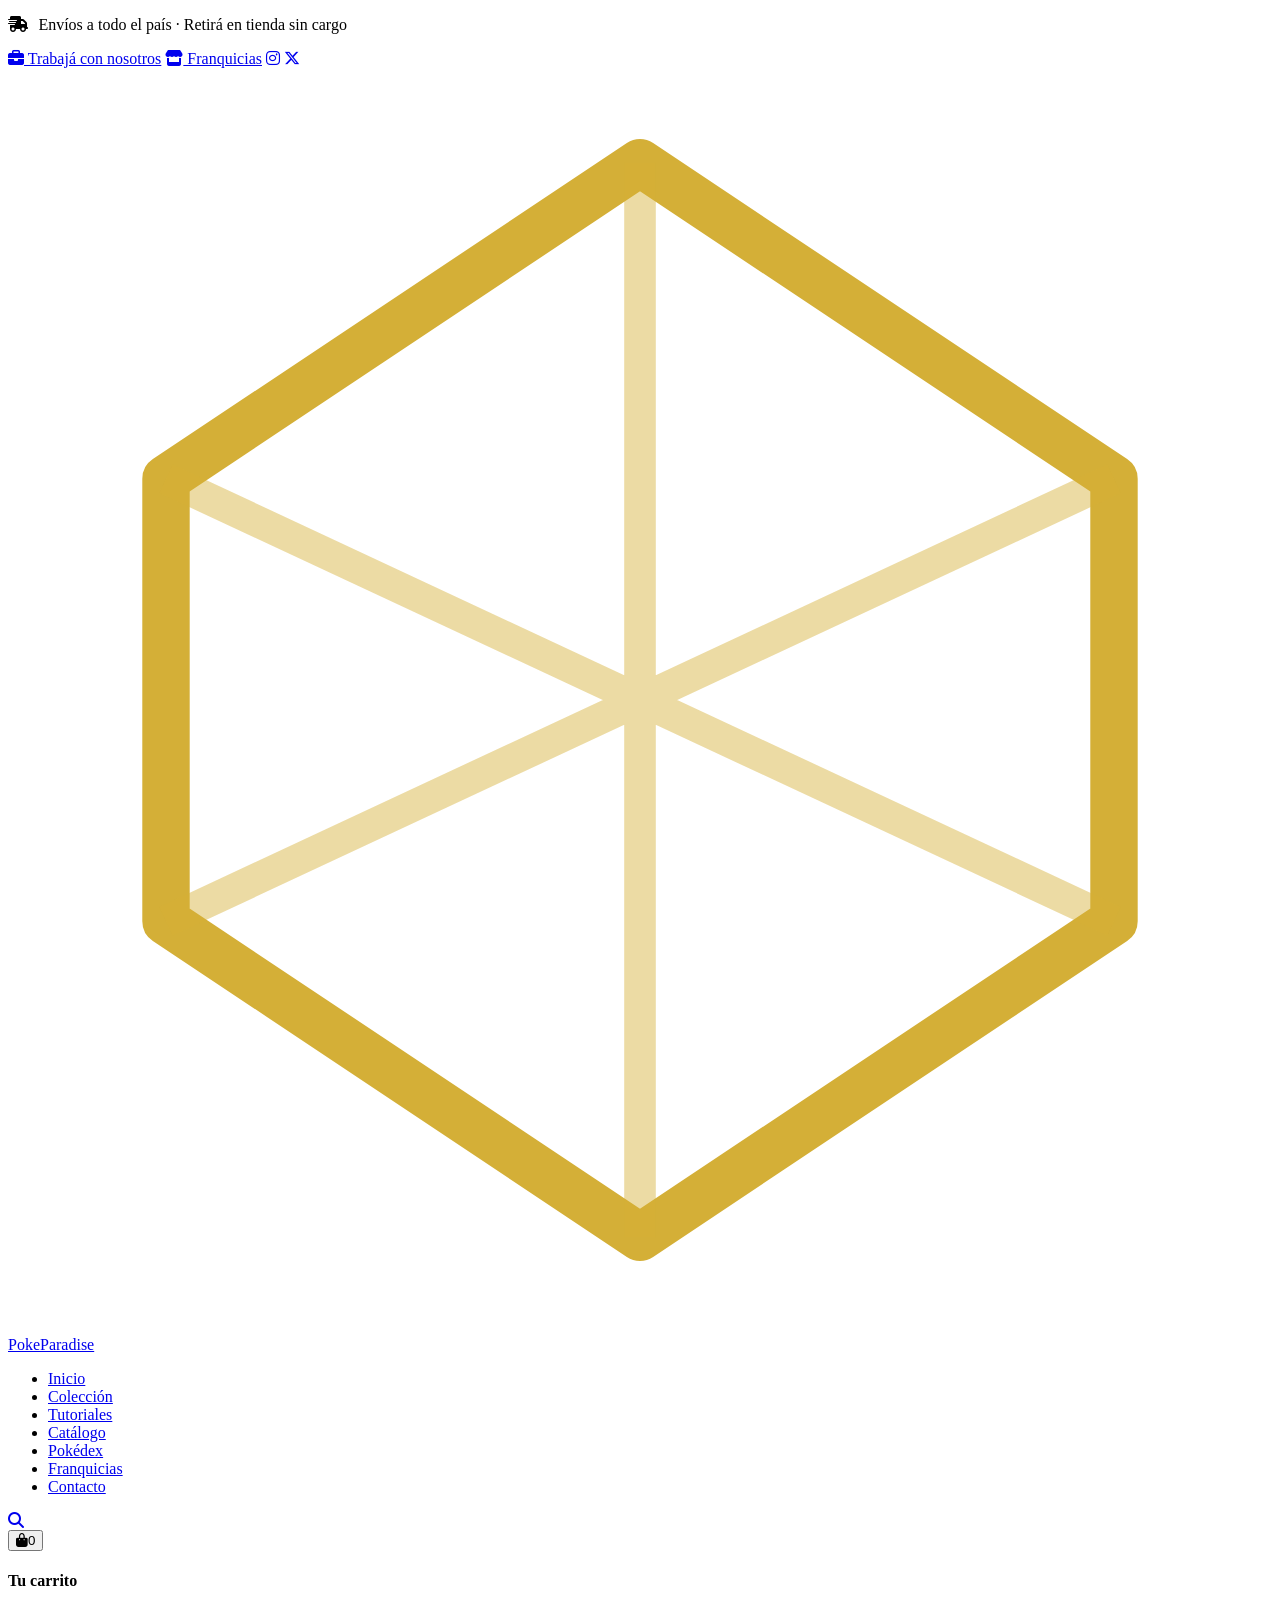
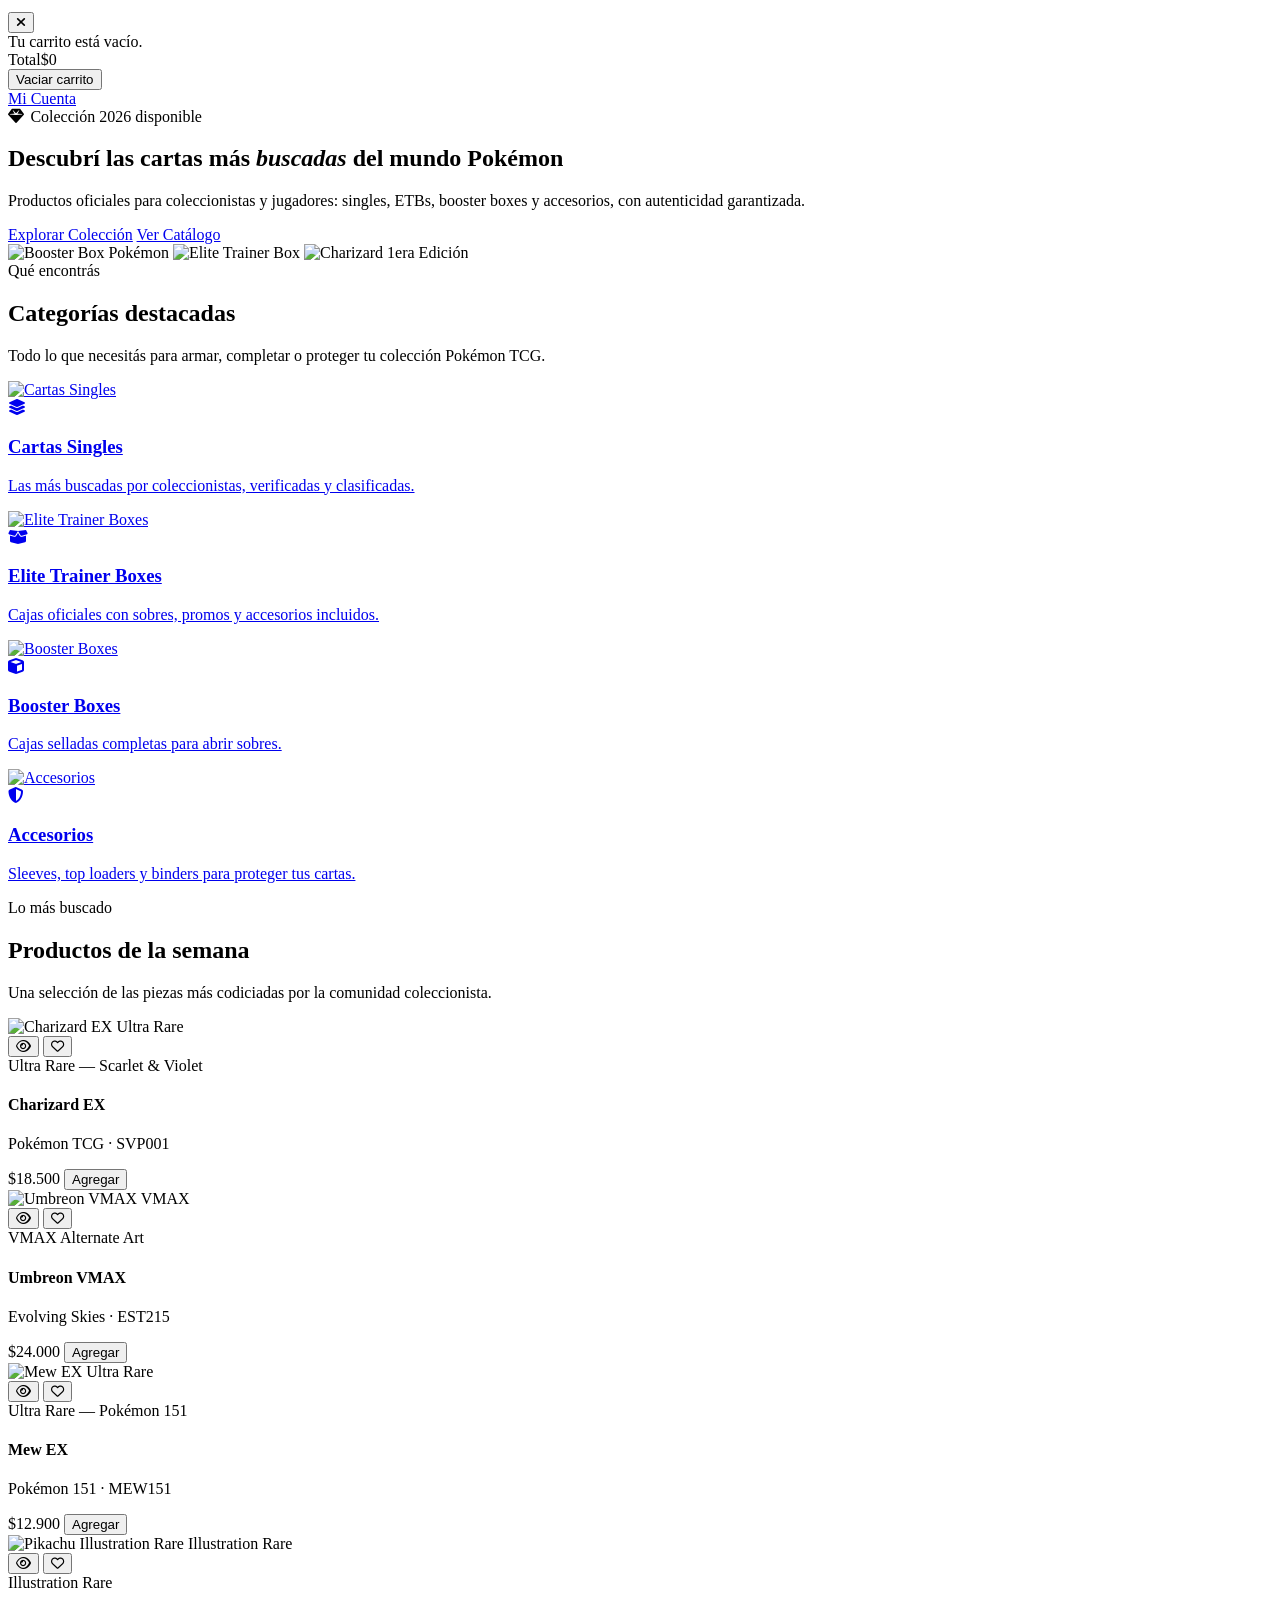
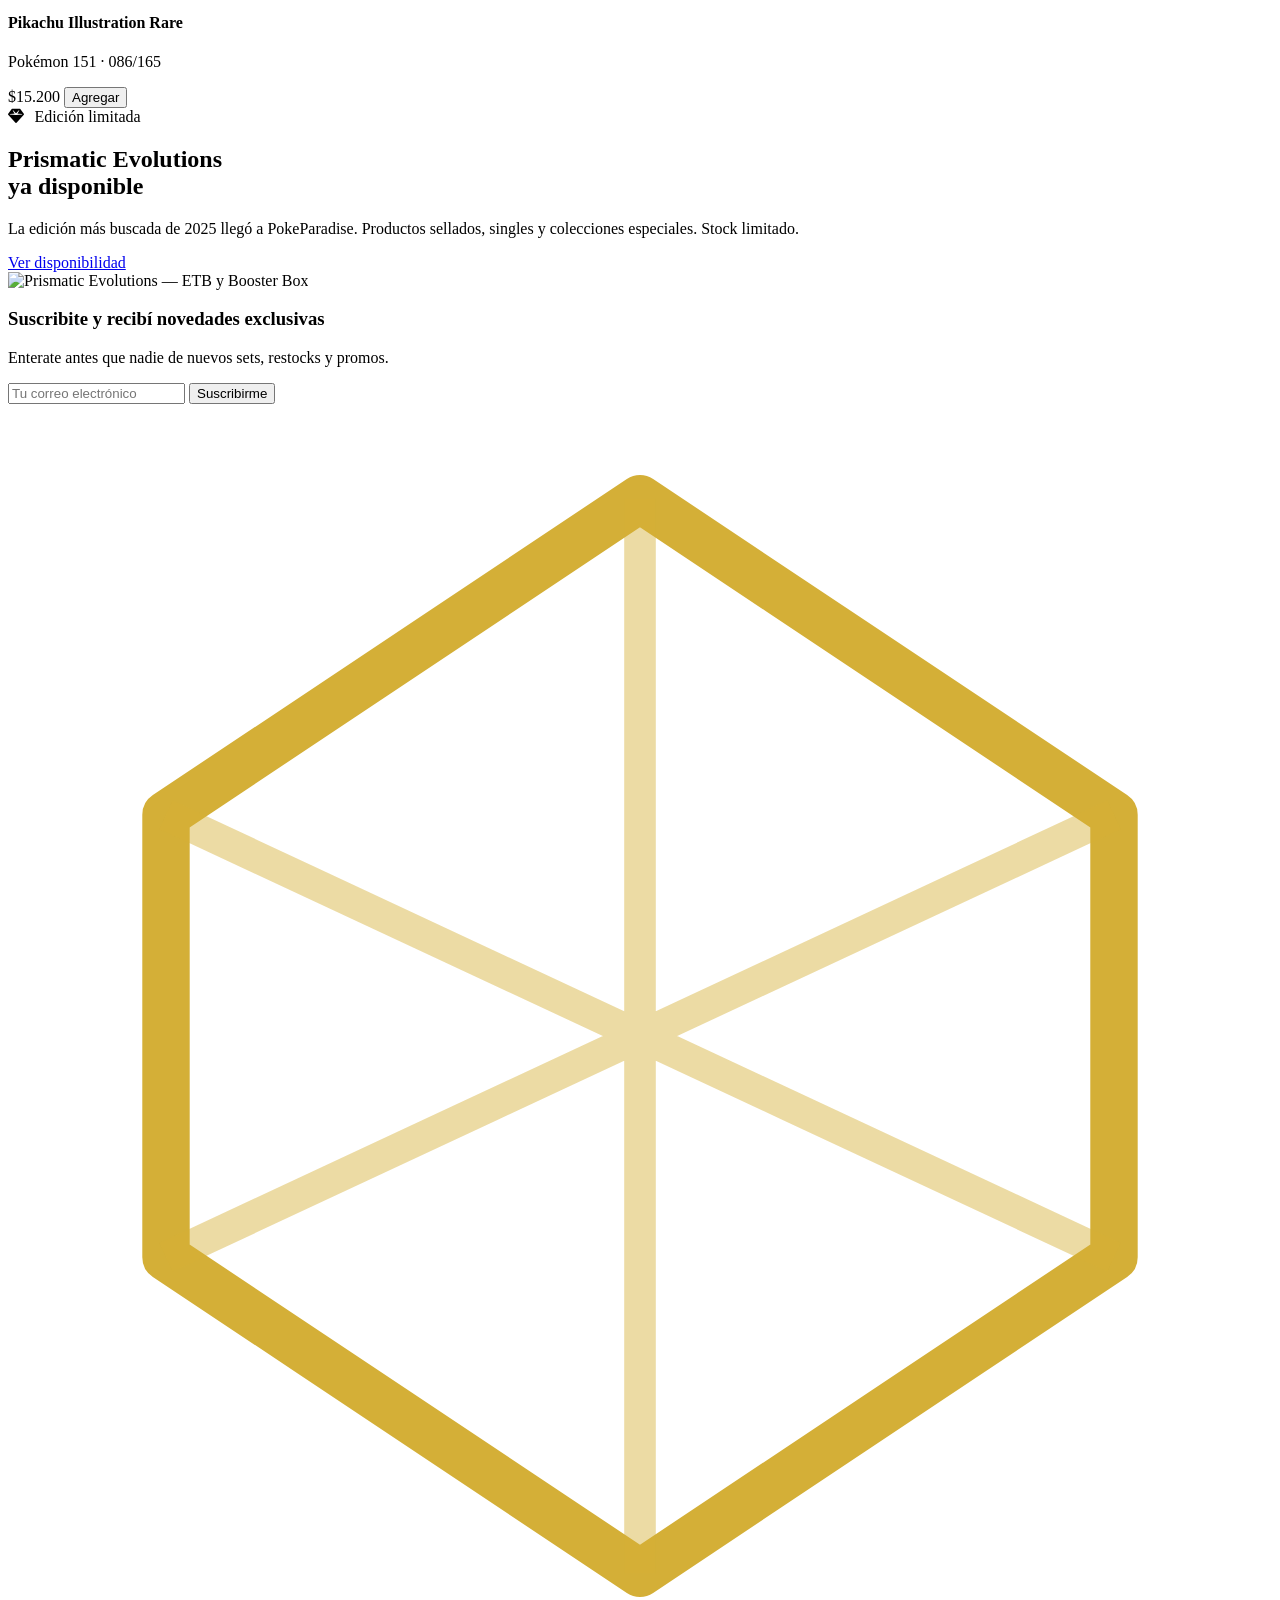
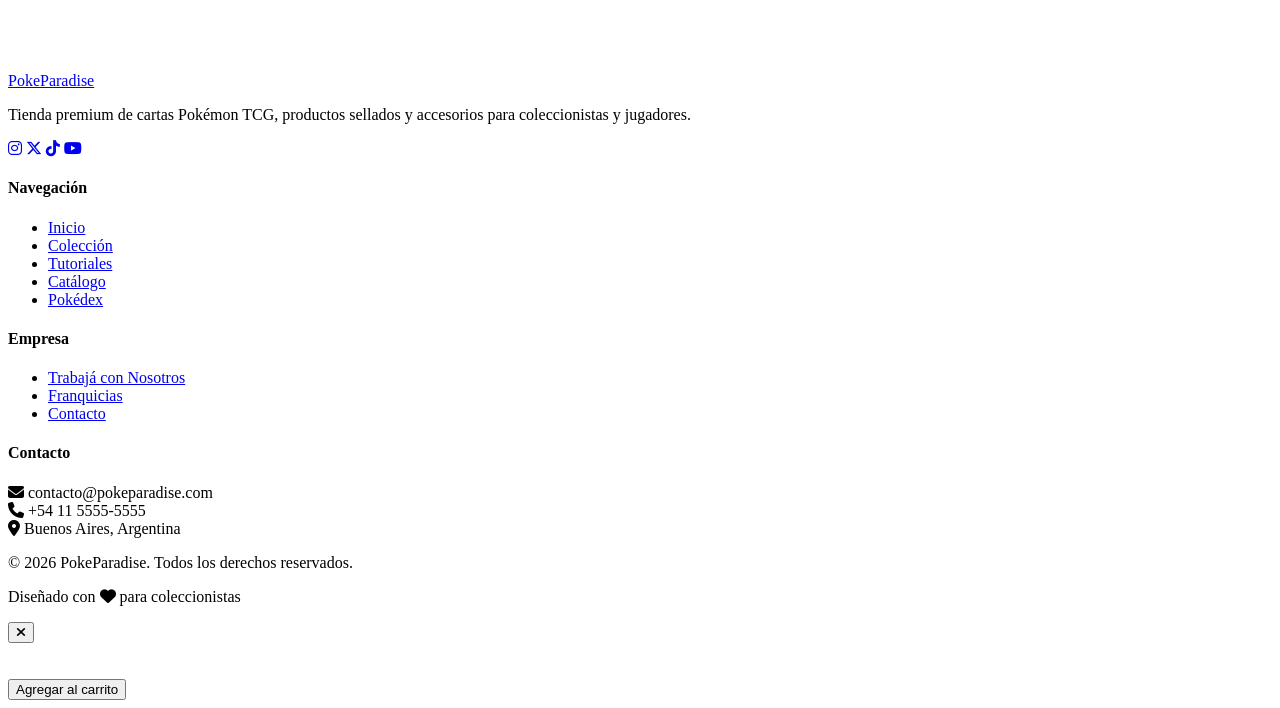
==== index.html @ 355f6a99 "Adaptar la estructura del proyecto existente y completar las páginas HTML" ====
<!DOCTYPE html>
<html lang="es">
<head>
  <meta charset="UTF-8">
  <meta name="viewport" content="width=device-width, initial-scale=1.0">
  <title>PokeParadise — Cartas Pokémon TCG Premium | PokeParadise</title>
  <meta name="description" content="Tienda premium de cartas Pokémon TCG.">
  <link rel="preconnect" href="https://fonts.googleapis.com">
  <link rel="preconnect" href="https://fonts.gstatic.com" crossorigin>
  <link rel="stylesheet" href="https://cdnjs.cloudflare.com/ajax/libs/font-awesome/6.5.1/css/all.min.css">
  <link rel="stylesheet" href="css/styles.css">
</head>
<body>
  <div class="top-bar">
    <div class="container">
      <p><i class="fa-solid fa-truck-fast" style="color:var(--gold);margin-right:.4rem;"></i> Envíos a todo el país · Retirá en tienda sin cargo</p>
      <div class="top-bar-links">
        <a href="trabaja-en-tdc.html"><i class="fa-solid fa-briefcase"></i> Trabajá con nosotros</a>
        <a href="franquicias.html"><i class="fa-solid fa-store"></i> Franquicias</a>
        <a href="#"><i class="fa-brands fa-instagram"></i></a>
        <a href="#"><i class="fa-brands fa-x-twitter"></i></a>
      </div>
    </div>
  </div>
  <header class="site-header">
    <div class="container header-inner">
      <a href="index.html" class="logo">
        <svg class="logo-gem" viewBox="0 0 40 40" fill="none" xmlns="http://www.w3.org/2000/svg">
          <path d="M20 3L35 13V27L20 37L5 27V13L20 3Z" stroke="#D4AF37" stroke-width="1.5" stroke-linejoin="round"/>
          <path d="M20 3V37M5 13L35 27M35 13L5 27" stroke="#D4AF37" stroke-width="1" stroke-opacity="0.45"/>
        </svg>
        Poke<span>Paradise</span>
      </a>
      <nav class="main-nav">
        <ul>
          <li><a href="index.html" class="active">Inicio</a></li>
          <li><a href="tienda.html">Colección</a></li>
          <li><a href="tutoriales.html">Tutoriales</a></li>
          <li><a href="menu-tienda.html">Catálogo</a></li>
          <li><a href="pokedex.html">Pokédex</a></li>
          <li><a href="franquicias.html">Franquicias</a></li>
          <li><a href="contacto.html">Contacto</a></li>
        </ul>
      </nav>
      <div class="header-actions">
        <a href="#" class="icon-btn" aria-label="Buscar"><i class="fa-solid fa-magnifying-glass"></i></a>
        <div class="cart-wrap">
          <button type="button" class="icon-btn cart-toggle" aria-label="Carrito"><i class="fa-solid fa-bag-shopping"></i><span class="cart-count" id="cartCount">0</span></button>
          <div class="cart-dropdown" id="cartDropdown">
            <div class="cart-dropdown-head">
              <h4>Tu carrito</h4>
              <button type="button" class="cart-close" id="cartClose" aria-label="Cerrar"><i class="fa-solid fa-xmark"></i></button>
            </div>
            <div class="cart-items" id="cartItems"></div>
            <div class="cart-empty" id="cartEmpty">Tu carrito está vacío.</div>
            <div class="cart-dropdown-foot">
              <div class="cart-total-row"><span>Total</span><span id="cartTotal">$0</span></div>
              <button type="button" class="btn btn-gold cart-clear" id="cartClear">Vaciar carrito</button>
            </div>
          </div>
        </div>
        <a href="#" class="btn btn-outline">Mi Cuenta</a>
        <div class="hamburger"><span></span><span></span><span></span></div>
      </div>
    </div>
  </header>
  <!-- HERO -->
  <section class="hero">
    <div class="hero-bg"></div>
    <div class="hero-content-wrap">
      <div class="hero-text">
        <span class="hero-eyebrow"><i class="fa-solid fa-gem" style="margin-right:.4rem;"></i>Colección 2026 disponible</span>
        <h1>Descubrí las cartas más <em>buscadas</em> del mundo Pokémon</h1>
        <p>Productos oficiales para coleccionistas y jugadores: singles, ETBs, booster boxes y accesorios, con autenticidad garantizada.</p>
        <div class="hero-btns">
          <a href="tienda.html" class="btn btn-gold">Explorar Colección</a>
          <a href="menu-tienda.html" class="btn btn-outline">Ver Catálogo</a>
        </div>
      </div>
      <div class="hero-visual">
        <div class="hero-img-stack">
          <img src="img/booster-box.png" alt="Booster Box Pokémon" class="hero-img hero-img-back">
          <img src="img/elite-trainer-box.jpg" alt="Elite Trainer Box" class="hero-img hero-img-mid">
          <img src="img/charizard-1era-edicion.png" alt="Charizard 1era Edición" class="hero-img hero-img-front">
        </div>
      </div>
    </div>
  </section>

  <section class="categories">
    <div class="container">
      <div class="section-head">
        <span>Qué encontrás</span>
        <h2>Categorías destacadas</h2>
        <p>Todo lo que necesitás para armar, completar o proteger tu colección Pokémon TCG.</p>
      </div>
      <div class="cat-grid">
        <a href="menu-tienda.html" class="cat-card">
          <div class="cat-img-wrap">
            <img src="img/cartas-singles.jpg" alt="Cartas Singles">
          </div>
          <div class="cat-card-body">
            <i class="fa-solid fa-layer-group"></i>
            <h3>Cartas Singles</h3>
            <p>Las más buscadas por coleccionistas, verificadas y clasificadas.</p>
          </div>
        </a>
        <a href="menu-tienda.html" class="cat-card">
          <div class="cat-img-wrap">
            <img src="img/elite-trainer-box.jpg" alt="Elite Trainer Boxes">
          </div>
          <div class="cat-card-body">
            <i class="fa-solid fa-box-open"></i>
            <h3>Elite Trainer Boxes</h3>
            <p>Cajas oficiales con sobres, promos y accesorios incluidos.</p>
          </div>
        </a>
        <a href="menu-tienda.html" class="cat-card">
          <div class="cat-img-wrap">
            <img src="img/booster-box.png" alt="Booster Boxes">
          </div>
          <div class="cat-card-body">
            <i class="fa-solid fa-cube"></i>
            <h3>Booster Boxes</h3>
            <p>Cajas selladas completas para abrir sobres.</p>
          </div>
        </a>
        <a href="menu-tienda.html" class="cat-card">
          <div class="cat-img-wrap">
            <img src="img/pokemon-binder.png" alt="Accesorios">
          </div>
          <div class="cat-card-body">
            <i class="fa-solid fa-shield-halved"></i>
            <h3>Accesorios</h3>
            <p>Sleeves, top loaders y binders para proteger tus cartas.</p>
          </div>
        </a>
      </div>
    </div>
  </section>

  <section class="featured-products">
    <div class="container">
      <div class="section-head">
        <span>Lo más buscado</span>
        <h2>Productos de la semana</h2>
        <p>Una selección de las piezas más codiciadas por la comunidad coleccionista.</p>
      </div>
      <div class="prod-grid">

        <div class="prod-card" data-prod-id="charizard-ex" data-prod-name="Charizard EX" data-prod-img="img/charizard-ex.png" data-prod-rarity="Ultra Rare — Scarlet &amp; Violet" data-prod-set="Pokémon TCG · SVP001" data-prod-price="$18.500">
          <div class="prod-thumb">
            <img src="img/charizard-ex.png" alt="Charizard EX">
            <span class="badge-rare">Ultra Rare</span>
            <div class="quick-actions">
              <button class="prod-preview-btn" title="Vista rápida"><i class="fa-regular fa-eye"></i></button>
              <button class="prod-fav-btn" title="Favoritos" data-id="charizard-ex"><i class="fa-regular fa-heart"></i></button>
            </div>
          </div>
          <div class="prod-info">
            <span class="rarity">Ultra Rare — Scarlet &amp; Violet</span>
            <h4>Charizard EX</h4>
            <p class="set-name">Pokémon TCG · SVP001</p>
            <div class="prod-footer">
              <span class="price">$18.500</span>
              <button class="add-to-cart">Agregar</button>
            </div>
          </div>
        </div>

        <div class="prod-card" data-prod-id="umbreon-vmax" data-prod-name="Umbreon VMAX" data-prod-img="img/umbreon-vmax.png" data-prod-rarity="VMAX Alternate Art" data-prod-set="Evolving Skies · EST215" data-prod-price="$24.000">
          <div class="prod-thumb">
            <img src="img/umbreon-vmax.png" alt="Umbreon VMAX">
            <span class="badge-rare">VMAX</span>
            <div class="quick-actions">
              <button class="prod-preview-btn" title="Vista rápida"><i class="fa-regular fa-eye"></i></button>
              <button class="prod-fav-btn" title="Favoritos" data-id="umbreon-vmax"><i class="fa-regular fa-heart"></i></button>
            </div>
          </div>
          <div class="prod-info">
            <span class="rarity">VMAX Alternate Art</span>
            <h4>Umbreon VMAX</h4>
            <p class="set-name">Evolving Skies · EST215</p>
            <div class="prod-footer">
              <span class="price">$24.000</span>
              <button class="add-to-cart">Agregar</button>
            </div>
          </div>
        </div>

        <div class="prod-card" data-prod-id="mew-ex" data-prod-name="Mew EX" data-prod-img="img/mew-ex.png" data-prod-rarity="Ultra Rare — Pokémon 151" data-prod-set="Pokémon 151 · MEW151" data-prod-price="$12.900">
          <div class="prod-thumb">
            <img src="img/mew-ex.png" alt="Mew EX">
            <span class="badge-rare">Ultra Rare</span>
            <div class="quick-actions">
              <button class="prod-preview-btn" title="Vista rápida"><i class="fa-regular fa-eye"></i></button>
              <button class="prod-fav-btn" title="Favoritos" data-id="mew-ex"><i class="fa-regular fa-heart"></i></button>
            </div>
          </div>
          <div class="prod-info">
            <span class="rarity">Ultra Rare — Pokémon 151</span>
            <h4>Mew EX</h4>
            <p class="set-name">Pokémon 151 · MEW151</p>
            <div class="prod-footer">
              <span class="price">$12.900</span>
              <button class="add-to-cart">Agregar</button>
            </div>
          </div>
        </div>

        <div class="prod-card" data-prod-id="pikachu-ir" data-prod-name="Pikachu Illustration Rare" data-prod-img="img/pikachu-rare.png" data-prod-rarity="Illustration Rare" data-prod-set="Pokémon 151 · 086/165" data-prod-price="$15.200">
          <div class="prod-thumb">
            <img src="img/pikachu-rare.png" alt="Pikachu Illustration Rare">
            <span class="badge-rare badge-hot">Illustration Rare</span>
            <div class="quick-actions">
              <button class="prod-preview-btn" title="Vista rápida"><i class="fa-regular fa-eye"></i></button>
              <button class="prod-fav-btn" title="Favoritos" data-id="pikachu-ir"><i class="fa-regular fa-heart"></i></button>
            </div>
          </div>
          <div class="prod-info">
            <span class="rarity">Illustration Rare</span>
            <h4>Pikachu Illustration Rare</h4>
            <p class="set-name">Pokémon 151 · 086/165</p>
            <div class="prod-footer">
              <span class="price">$15.200</span>
              <button class="add-to-cart">Agregar</button>
            </div>
          </div>
        </div>

      </div>
    </div>
  </section>

  <section class="promo-banner">
    <div class="container promo-inner">
      <div class="promo-text">
        <span><i class="fa-solid fa-gem" style="margin-right:.4rem;"></i> Edición limitada</span>
        <h2>Prismatic Evolutions<br>ya disponible</h2>
        <p>La edición más buscada de 2025 llegó a PokeParadise. Productos sellados, singles y colecciones especiales. Stock limitado.</p>
        <a href="menu-tienda.html" class="btn btn-gold">Ver disponibilidad</a>
      </div>
      <div class="promo-visual">
        <img src="img/prismatic-evolutions.png" alt="Prismatic Evolutions — ETB y Booster Box" class="promo-img">
      </div>
    </div>
  </section>
  <section class="newsletter">
    <div class="container newsletter-inner">
      <div class="newsletter-text">
        <h3>Suscribite y recibí novedades exclusivas</h3>
        <p>Enterate antes que nadie de nuevos sets, restocks y promos.</p>
      </div>
      <form class="newsletter-form">
        <input type="email" placeholder="Tu correo electrónico">
        <button type="submit" class="btn btn-gold">Suscribirme</button>
      </form>
    </div>
  </section>
  <footer class="site-footer">
    <div class="container">
      <div class="footer-grid">
        <div class="footer-col">
          <a href="index.html" class="logo">
            <svg class="logo-gem" viewBox="0 0 40 40" fill="none" xmlns="http://www.w3.org/2000/svg">
          <path d="M20 3L35 13V27L20 37L5 27V13L20 3Z" stroke="#D4AF37" stroke-width="1.5" stroke-linejoin="round"/>
          <path d="M20 3V37M5 13L35 27M35 13L5 27" stroke="#D4AF37" stroke-width="1" stroke-opacity="0.45"/>
        </svg>
            Poke<span>Paradise</span>
          </a>
          <p>Tienda premium de cartas Pokémon TCG, productos sellados y accesorios para coleccionistas y jugadores.</p>
          <div class="social-row">
            <a href="#" aria-label="Instagram"><i class="fa-brands fa-instagram"></i></a>
            <a href="#" aria-label="X"><i class="fa-brands fa-x-twitter"></i></a>
            <a href="#" aria-label="TikTok"><i class="fa-brands fa-tiktok"></i></a>
            <a href="#" aria-label="YouTube"><i class="fa-brands fa-youtube"></i></a>
          </div>
        </div>
        <div class="footer-col">
          <h4>Navegación</h4>
          <ul>
            <li><a href="index.html">Inicio</a></li>
            <li><a href="tienda.html">Colección</a></li>
            <li><a href="tutoriales.html">Tutoriales</a></li>
            <li><a href="menu-tienda.html">Catálogo</a></li>
            <li><a href="pokedex.html">Pokédex</a></li>
          </ul>
        </div>
        <div class="footer-col">
          <h4>Empresa</h4>
          <ul>
            <li><a href="trabaja-en-tdc.html">Trabajá con Nosotros</a></li>
            <li><a href="franquicias.html">Franquicias</a></li>
            <li><a href="contacto.html">Contacto</a></li>
          </ul>
        </div>
        <div class="footer-col">
          <h4>Contacto</h4>
          <div class="contact-item"><i class="fa-solid fa-envelope"></i> contacto@pokeparadise.com</div>
          <div class="contact-item"><i class="fa-solid fa-phone"></i> +54 11 5555-5555</div>
          <div class="contact-item"><i class="fa-solid fa-location-dot"></i> Buenos Aires, Argentina</div>
        </div>
      </div>
      <div class="footer-bottom">
        <p>&copy; 2026 PokeParadise. Todos los derechos reservados.</p>
        <p>Diseñado con <i class="fa-solid fa-heart" style="color:var(--gold);"></i> para coleccionistas</p>
      </div>
    </div>
  </footer>

  <!-- Modal de vista previa de producto -->
  <div class="prod-modal" id="prodModal">
    <div class="prod-modal-box">
      <button type="button" class="poke-modal-close" id="prodModalClose" aria-label="Cerrar"><i class="fa-solid fa-xmark"></i></button>
      <div class="prod-modal-inner">
        <div class="prod-modal-img-wrap">
          <img id="prodModalImg" src="" alt="">
        </div>
        <div class="prod-modal-details">
          <span id="prodModalRarity" class="rarity"></span>
          <h3 id="prodModalName"></h3>
          <p id="prodModalSet" class="set-name"></p>
          <p id="prodModalPrice" class="prod-modal-price"></p>
          <button type="button" class="btn btn-gold prod-modal-add" id="prodModalAdd">Agregar al carrito</button>
        </div>
      </div>
    </div>
  </div>
  <div id="ppToast" class="pp-toast"></div>
  <script src="js/cart.js"></script>
  <script src="js/scripts.js"></script>
</body>
</html>
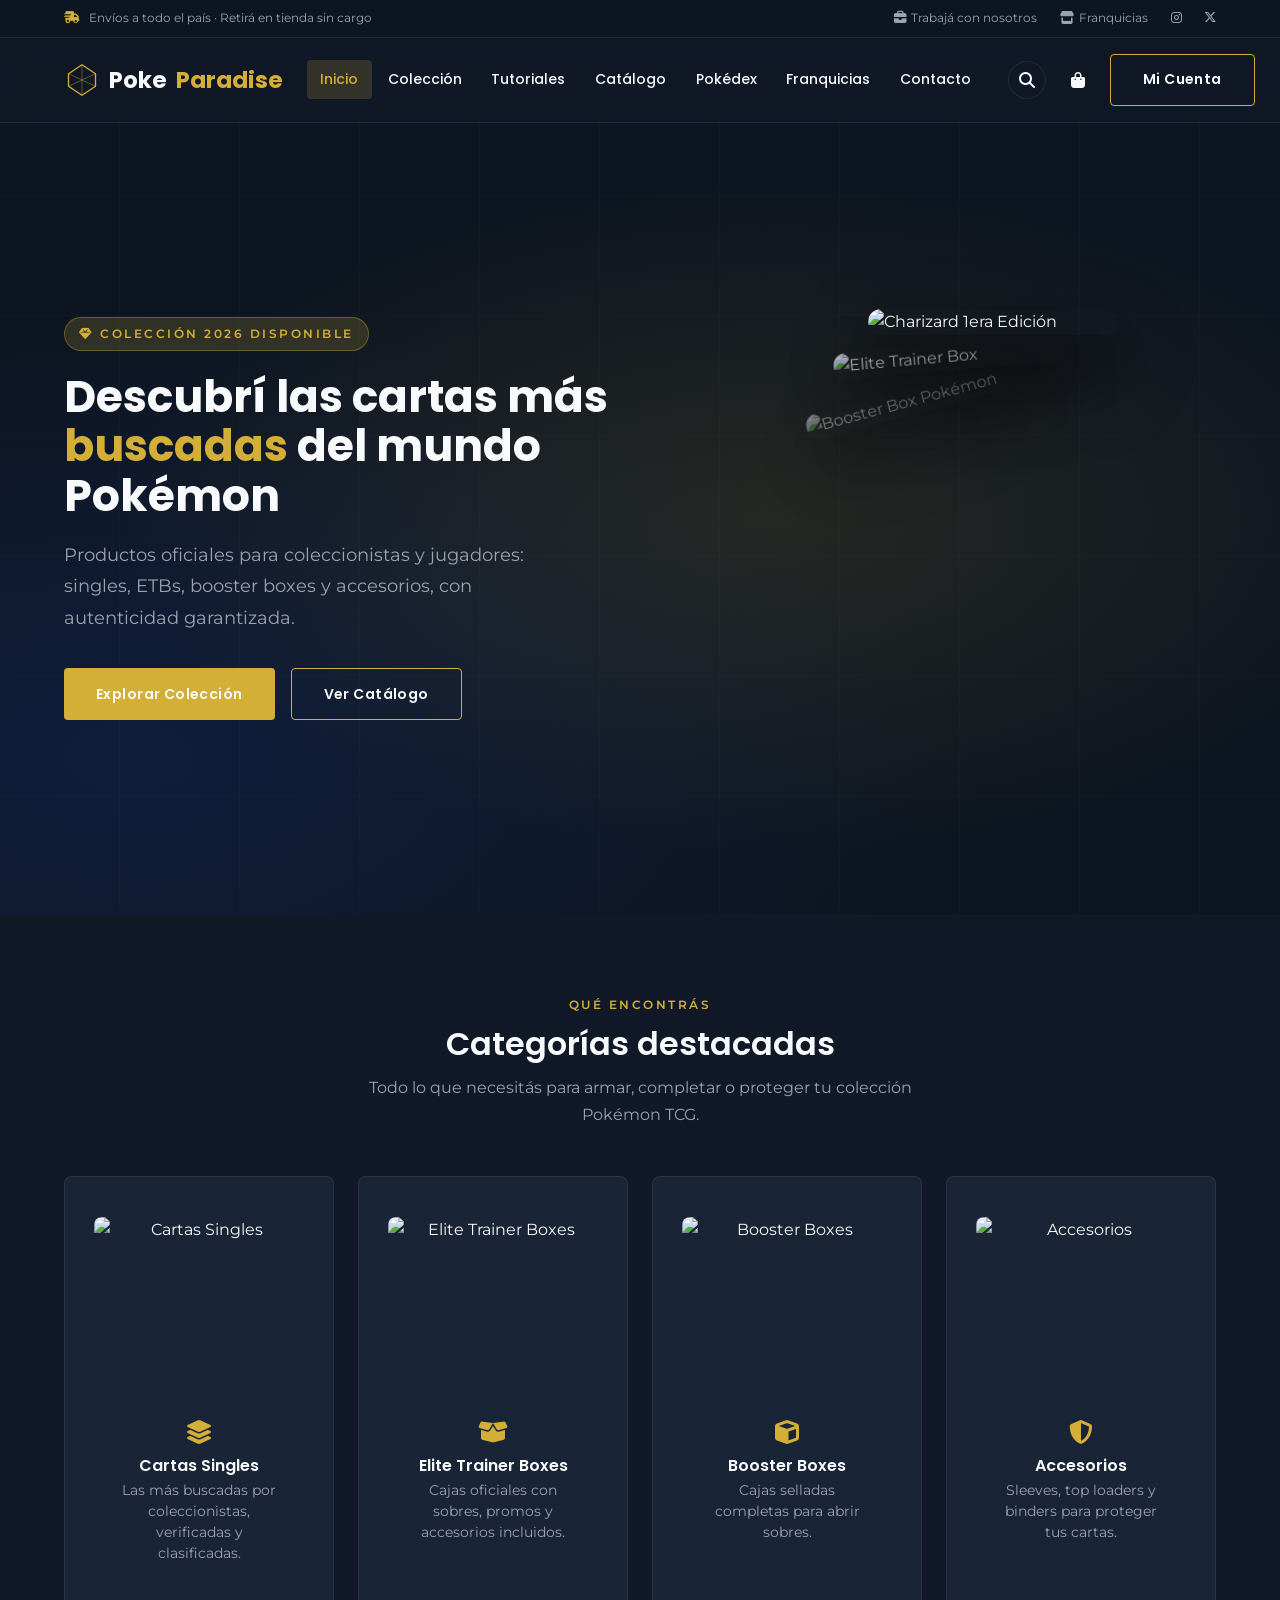
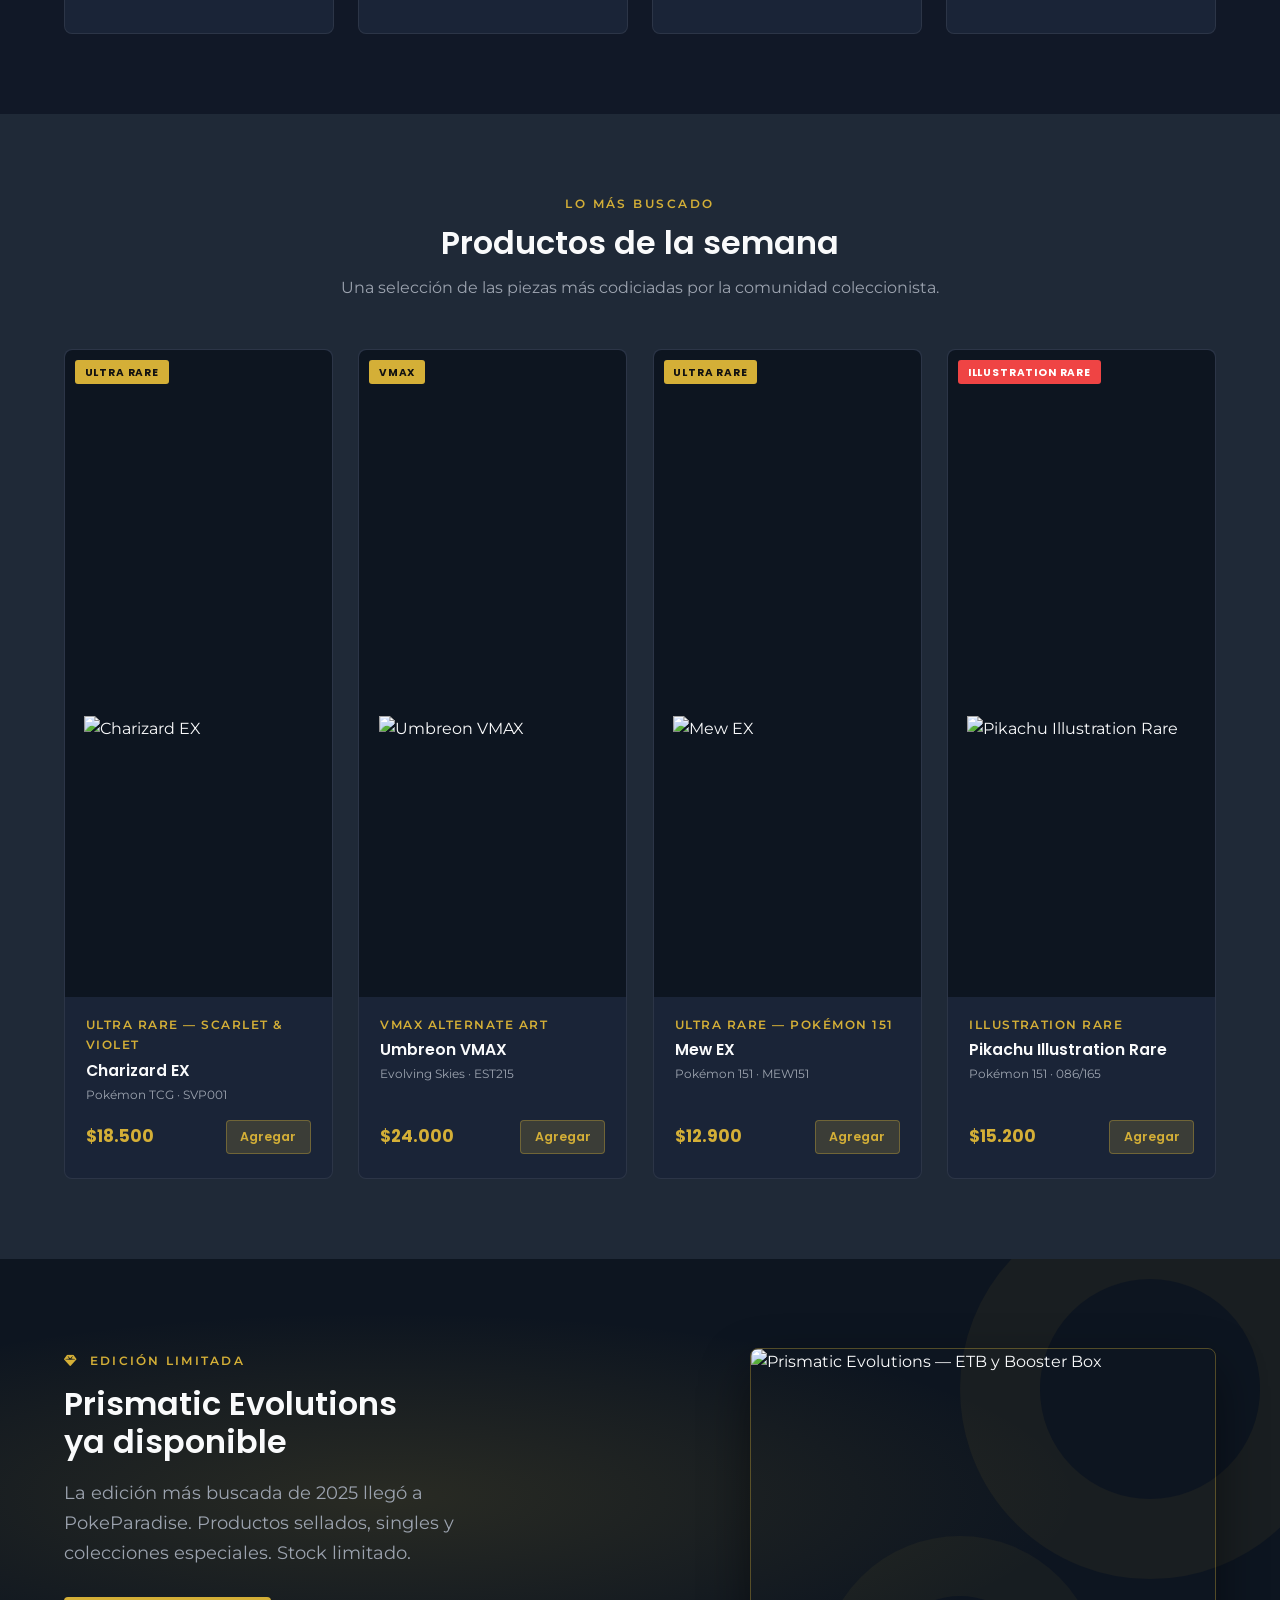
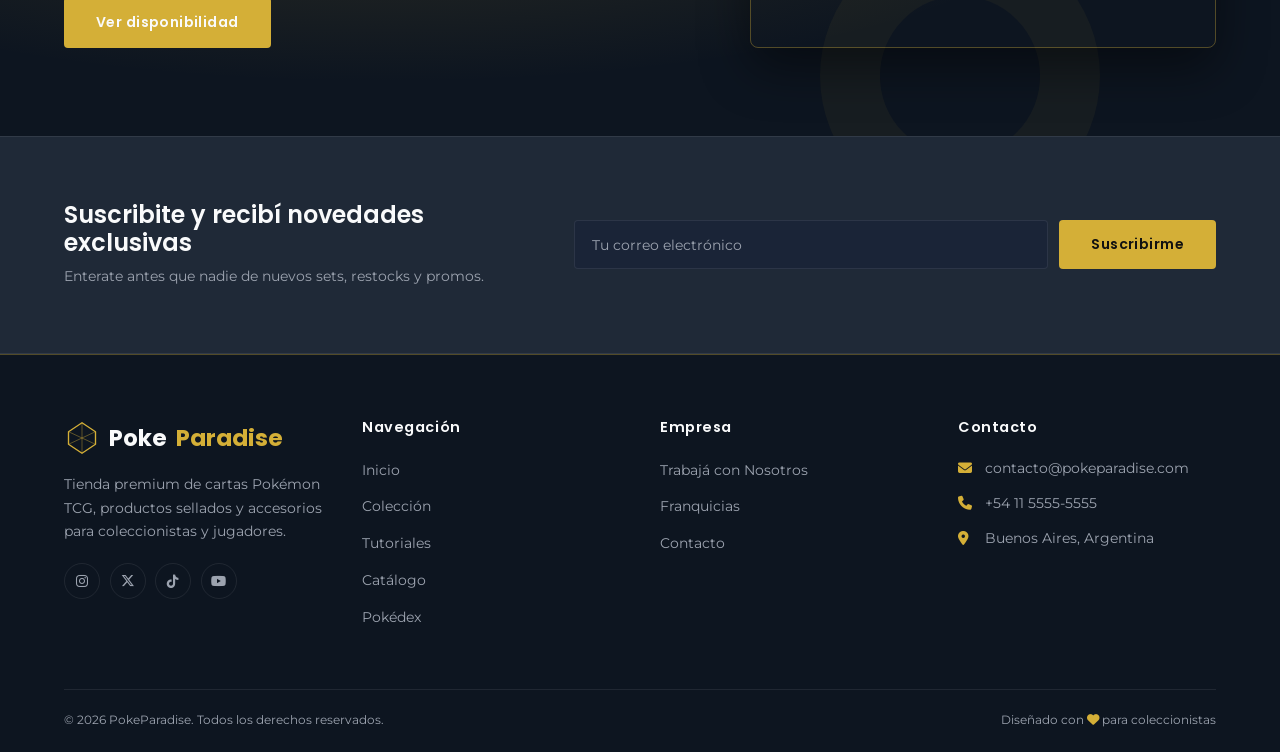
==== commit f52175c9: "Corregir enlace interno dentro de archivo index.html, agregar las imágenes del proyecto y reemplazar" ====
--- a/index.html
+++ b/index.html
@@ -15,7 +15,7 @@
     <div class="container">
       <p><i class="fa-solid fa-truck-fast" style="color:var(--gold);margin-right:.4rem;"></i> Envíos a todo el país · Retirá en tienda sin cargo</p>
       <div class="top-bar-links">
-        <a href="trabaja-en-tdc.html"><i class="fa-solid fa-briefcase"></i> Trabajá con nosotros</a>
+        <a href="trabaja-en-pkp.html"><i class="fa-solid fa-briefcase"></i> Trabajá con nosotros</a>
         <a href="franquicias.html"><i class="fa-solid fa-store"></i> Franquicias</a>
         <a href="#"><i class="fa-brands fa-instagram"></i></a>
         <a href="#"><i class="fa-brands fa-x-twitter"></i></a>
--- a/css/styles.css
+++ b/css/styles.css
@@ -0,0 +1,2711 @@
+/* -------- Fuentes (Google Fonts — Poppins + Montserrat) -------- */
+@import url('https://fonts.googleapis.com/css2?family=Poppins:wght@400;500;600;700&family=Montserrat:wght@400;500;600&display=swap');
+
+/* -------- Reset -------- */
+*,
+*::before,
+*::after {
+  margin: 0;
+  padding: 0;
+  box-sizing: border-box;
+}
+
+html {
+  scroll-behavior: smooth;
+}
+
+img {
+  display: block;
+  max-width: 100%;
+  height: auto;
+}
+
+ul, ol {
+  list-style: none;
+}
+
+a {
+  text-decoration: none;
+  color: inherit;
+}
+
+button, input, select, textarea {
+  font-family: inherit;
+  border: none;
+  outline: none;
+  background: none;
+  color: inherit;
+}
+
+:root {
+  /* Paleta */
+  --bg:          #111827;
+  --bg2:         #1f2937;
+  --bg3:         #0d1520;
+  --card-bg:     #1a2437;
+  --gold:        #d4af37;
+  --gold-light:  #e9cf78;
+  --gold-dim:    rgba(212,175,55,.18);
+  --gold-border: rgba(212,175,55,.35);
+  --white:       #f9fafb;
+  --gray:        #9ca3af;
+  --border:      rgba(249,250,251,.08);
+  --shadow:      0 4px 24px rgba(0,0,0,.35);
+
+  /* Tipografía */
+  --font-h:   "Poppins", sans-serif;
+  --font-b:   "Montserrat", sans-serif;
+
+  /* Tamaños relativos */
+  --fs-xs:  .78rem;
+  --fs-sm:  .875rem;
+  --fs-md:  1rem;
+  --fs-lg:  1.15rem;
+  --fs-xl:  1.5rem;
+  --fs-2xl: 2rem;
+  --fs-3xl: 2.75rem;
+
+  /* Misc */
+  --r:  8px;
+  --r2: 4px;
+  --tr: all .22s ease;
+  --container: 1200px;
+}
+
+body {
+  font-family: var(--font-b);
+  background-color: var(--bg);
+  color: var(--white);
+  font-size: var(--fs-md);
+  line-height: 1.65;
+  overflow-x: hidden;
+}
+
+h1, h2, h3, h4, h5 {
+  font-family: var(--font-h);
+  line-height: 1.2;
+  font-weight: 600;
+}
+
+p { color: var(--gray); }
+
+.container {
+  width: 90%;
+  max-width: var(--container);
+  margin: 0 auto;
+}
+
+.lead > p {
+  font-size: var(--fs-lg);
+  color: var(--white);
+}
+
+section strong {
+  color: var(--gold);
+  font-weight: 600;
+}
+
+a:link    { color: inherit; }
+a:visited { color: inherit; }
+a:hover   { color: var(--gold-light); }
+a:active  { color: var(--gold); }
+
+.btn {
+  display: inline-flex;
+  align-items: center;
+  gap: .5rem;
+  font-family: var(--font-h);
+  font-weight: 600;
+  font-size: var(--fs-sm);
+  padding: .85rem 2rem;
+  border-radius: var(--r2);
+  cursor: pointer;
+  transition: var(--tr);
+  letter-spacing: .03em;
+  white-space: nowrap;
+}
+
+.btn-gold {
+  background: var(--gold);
+  color: #111;
+}
+
+.btn-gold:hover {
+  background: var(--gold-light);
+  color: #111;
+  transform: translateY(-2px);
+  box-shadow: 0 8px 22px rgba(212,175,55,.35);
+}
+
+.btn-outline {
+  border: 1.5px solid var(--gold);
+  color: var(--gold);
+  background: transparent;
+}
+
+.btn-outline:hover {
+  background: var(--gold);
+  color: #111;
+}
+
+.btn-white {
+  background: var(--white);
+  color: #111;
+}
+
+.btn-white:hover {
+  background: var(--gold);
+  color: #111;
+}
+
+.top-bar {
+  background: var(--bg3);
+  border-bottom: 1px solid var(--border);
+  padding: .5rem 0;
+}
+
+.top-bar .container {
+  display: flex;
+  align-items: center;
+  justify-content: space-between;
+}
+
+.top-bar p {
+  font-size: var(--fs-xs);
+  color: var(--gray);
+}
+
+.top-bar a {
+  font-size: var(--fs-xs);
+  color: var(--gray);
+  display: inline-flex;
+  align-items: center;
+  gap: .35rem;
+  transition: var(--tr);
+}
+
+.top-bar a:hover { color: var(--gold); }
+
+.top-bar-links {
+  display: flex;
+  gap: 1.4rem;
+}
+
+.site-header {
+  position: sticky;
+  top: 0;
+  z-index: 200;
+  background: rgba(17,24,39,.96);
+  backdrop-filter: blur(12px);
+  border-bottom: 1px solid var(--border);
+}
+
+.header-inner {
+  display: flex;
+  align-items: center;
+  justify-content: space-between;
+  gap: 1.5rem;
+  padding: 1rem 0;
+}
+
+.logo {
+  display: flex;
+  align-items: center;
+  gap: .55rem;
+  font-family: var(--font-h);
+  font-size: 1.45rem;
+  font-weight: 700;
+  flex-shrink: 0;
+}
+
+.logo span { color: var(--gold); }
+
+.logo-gem {
+  width: 36px;
+  height: 36px;
+  flex-shrink: 0;
+}
+
+.main-nav {
+  flex: 1;
+  display: flex;
+  justify-content: center;
+}
+
+.main-nav > ul {
+  display: flex;
+  align-items: center;
+  gap: .15rem;
+}
+
+.main-nav > ul > li > a {
+  font-family: var(--font-h);
+  font-size: var(--fs-sm);
+  font-weight: 500;
+  padding: .5rem .85rem;
+  border-radius: var(--r2);
+  transition: var(--tr);
+  display: block;
+  white-space: nowrap;
+}
+
+.main-nav > ul > li > a:hover,
+.main-nav > ul > li > a.active {
+  color: var(--gold);
+  background: var(--gold-dim);
+}
+
+.header-actions {
+  display: flex;
+  align-items: center;
+  gap: .8rem;
+  flex-shrink: 0;
+}
+
+.icon-btn {
+  width: 38px;
+  height: 38px;
+  border-radius: 50%;
+  border: 1px solid var(--border);
+  display: flex;
+  align-items: center;
+  justify-content: center;
+  color: var(--white);
+  font-size: 1rem;
+  transition: var(--tr);
+  cursor: pointer;
+  flex-shrink: 0;
+}
+
+.icon-btn:hover {
+  border-color: var(--gold);
+  color: var(--gold);
+}
+
+.hamburger {
+  display: none;
+  flex-direction: column;
+  gap: 5px;
+  cursor: pointer;
+  padding: .3rem;
+}
+
+.hamburger span {
+  width: 24px;
+  height: 2px;
+  background: var(--white);
+  border-radius: 2px;
+  transition: var(--tr);
+}
+
+.hero {
+  position: relative;
+  min-height: 88vh;
+  display: flex;
+  align-items: center;
+  overflow: hidden;
+  background: var(--bg3);
+}
+
+.hero-bg {
+  position: absolute;
+  inset: 0;
+  background:
+    radial-gradient(ellipse at 60% 50%, rgba(212,175,55,.12) 0%, transparent 60%),
+    radial-gradient(ellipse at 10% 80%, rgba(29,78,216,.15) 0%, transparent 50%),
+    var(--bg3);
+}
+
+.hero-bg::after {
+  content: "";
+  position: absolute;
+  inset: 0;
+  background-image:
+    repeating-linear-gradient(
+      90deg,
+      transparent,
+      transparent 119px,
+      rgba(212,175,55,.04) 120px
+    ),
+    repeating-linear-gradient(
+      0deg,
+      transparent,
+      transparent 119px,
+      rgba(212,175,55,.04) 120px
+    );
+}
+
+.hero-content-wrap {
+  position: relative;
+  z-index: 2;
+  width: 90%;
+  max-width: var(--container);
+  margin: 0 auto;
+  display: flex;
+  align-items: center;
+  gap: 3rem;
+  padding: 4rem 0;
+}
+
+.hero-text { flex: 1 1 52%; }
+
+.hero-eyebrow {
+  display: inline-block;
+  font-family: var(--font-b);
+  font-size: var(--fs-xs);
+  font-weight: 600;
+  letter-spacing: .2em;
+  text-transform: uppercase;
+  color: var(--gold);
+  background: var(--gold-dim);
+  border: 1px solid var(--gold-border);
+  padding: .35rem .9rem;
+  border-radius: 20px;
+  margin-bottom: 1.3rem;
+}
+
+.hero-text h1 {
+  font-size: var(--fs-3xl);
+  font-weight: 700;
+  margin-bottom: 1.2rem;
+  line-height: 1.12;
+}
+
+.hero-text h1 em {
+  font-style: normal;
+  color: var(--gold);
+}
+
+.hero-text p {
+  font-size: var(--fs-lg);
+  max-width: 480px;
+  margin-bottom: 2.2rem;
+  line-height: 1.7;
+}
+
+.hero-btns {
+  display: flex;
+  gap: 1rem;
+  flex-wrap: wrap;
+}
+
+.hero-visual {
+  flex: 1 1 44%;
+  display: flex;
+  justify-content: center;
+  align-items: center;
+}
+
+.cards-deco {
+  position: relative;
+  width: 300px;
+  height: 400px;
+}
+
+.deco-card {
+  position: absolute;
+  width: 190px;
+  height: 266px;
+  border-radius: 14px;
+  border: 1px solid var(--gold-border);
+}
+
+.deco-card::before {
+  content: "";
+  position: absolute;
+  inset: 0;
+  border-radius: 14px;
+  background: linear-gradient(120deg,
+    transparent 20%,
+    rgba(212,175,55,.3) 45%,
+    rgba(255,255,255,.18) 50%,
+    rgba(212,175,55,.3) 55%,
+    transparent 80%
+  );
+  background-size: 250%;
+  animation: holo 5s ease-in-out infinite;
+}
+
+.deco-card-1 {
+  top: 60px; left: 0;
+  background: linear-gradient(150deg, #1e2d4a, #141f30);
+  transform: rotate(-14deg);
+  opacity: .5;
+  box-shadow: 0 20px 50px rgba(0,0,0,.5);
+}
+
+.deco-card-2 {
+  top: 30px; left: 26px;
+  background: linear-gradient(150deg, #1a2640, #111827);
+  transform: rotate(-4deg);
+  opacity: .75;
+  box-shadow: 0 20px 50px rgba(0,0,0,.5);
+}
+
+.deco-card-3 {
+  top: 0; left: 52px;
+  background: linear-gradient(150deg, #1e2d4a, #1a2a45);
+  box-shadow: 0 30px 60px rgba(0,0,0,.55);
+}
+
+.deco-card-3 .card-inner {
+  display: flex;
+  flex-direction: column;
+  align-items: center;
+  justify-content: center;
+  height: 100%;
+  gap: .7rem;
+}
+
+.deco-card-3 .card-inner i {
+  font-size: 2.8rem;
+  color: var(--gold);
+  opacity: .85;
+}
+
+.deco-card-3 .card-inner p {
+  font-family: var(--font-h);
+  font-size: .7rem;
+  font-weight: 600;
+  letter-spacing: .12em;
+  text-transform: uppercase;
+  color: var(--gold);
+  text-align: center;
+}
+
+@keyframes holo {
+  0%   { background-position: 0 0; }
+  50%  { background-position: 100% 100%; }
+  100% { background-position: 0 0; }
+}
+
+.categories {
+  padding: 5rem 0;
+  background: var(--bg);
+}
+
+.section-head > span {
+  display: block;
+  font-size: var(--fs-xs);
+  font-weight: 600;
+  letter-spacing: .2em;
+  text-transform: uppercase;
+  color: var(--gold);
+  margin-bottom: .6rem;
+}
+
+.section-head > h2 {
+  font-size: var(--fs-2xl);
+  margin-bottom: .75rem;
+}
+
+.section-head {
+  text-align: center;
+  max-width: 600px;
+  margin: 0 auto 3rem;
+}
+
+.cat-grid {
+  display: flex;
+  flex-wrap: wrap;
+  gap: 1.5rem;
+}
+
+.cat-card {
+  flex: 1 1 calc(25% - 1.5rem);
+  background: var(--card-bg);
+  border: 1px solid var(--border);
+  border-radius: var(--r);
+  padding: 2.5rem 1.8rem;
+  text-align: center;
+  transition: var(--tr);
+  cursor: pointer;
+}
+
+.cat-card:hover {
+  border-color: var(--gold);
+  transform: translateY(-6px);
+  box-shadow: var(--shadow);
+}
+
+.cat-card .icon-box {
+  width: 68px;
+  height: 68px;
+  border-radius: 50%;
+  background: var(--gold-dim);
+  border: 1px solid var(--gold-border);
+  display: flex;
+  align-items: center;
+  justify-content: center;
+  margin: 0 auto 1.3rem;
+}
+
+.cat-card .icon-box i {
+  font-size: 1.6rem;
+  color: var(--gold);
+}
+
+.cat-card h3 {
+  font-size: 1rem;
+  font-family: var(--font-h);
+  font-weight: 600;
+  margin-bottom: .4rem;
+  color: var(--white);
+}
+
+.cat-card p {
+  font-size: var(--fs-sm);
+  line-height: 1.5;
+}
+
+.featured-products {
+  padding: 5rem 0;
+  background: var(--bg2);
+}
+
+.prod-grid {
+  display: flex;
+  flex-wrap: wrap;
+  gap: 1.6rem;
+}
+
+.prod-card {
+  flex: 1 1 calc(25% - 1.6rem);
+  background: var(--card-bg);
+  border: 1px solid var(--border);
+  border-radius: var(--r);
+  overflow: hidden;
+  transition: var(--tr);
+  display: flex;
+  flex-direction: column;
+}
+
+.prod-card:hover {
+  border-color: var(--gold);
+  transform: translateY(-5px);
+  box-shadow: var(--shadow);
+}
+
+.prod-thumb {
+  position: relative;
+  width: 100%;
+  padding-top: 130%;
+  background: linear-gradient(140deg, #1e2d4a 0%, #111827 100%);
+  overflow: hidden;
+}
+
+.prod-thumb .card-art {
+  position: absolute;
+  inset: 0;
+  display: flex;
+  align-items: center;
+  justify-content: center;
+}
+
+.prod-thumb .card-art .mock-card {
+  width: 58%;
+  height: 82%;
+  border-radius: 10px;
+  background: linear-gradient(150deg, #263452, #1a2637);
+  border: 1px solid var(--gold-border);
+  position: relative;
+  display: flex;
+  align-items: center;
+  justify-content: center;
+}
+
+.prod-thumb .card-art .mock-card::before {
+  content: "";
+  position: absolute;
+  inset: 0;
+  border-radius: 10px;
+  background: linear-gradient(
+    115deg,
+    transparent 25%,
+    rgba(212,175,55,.38) 47%,
+    rgba(255,255,255,.2) 50%,
+    rgba(212,175,55,.38) 53%,
+    transparent 75%
+  );
+  background-size: 200%;
+  animation: holo 4s ease-in-out infinite;
+}
+
+.prod-thumb .card-art .mock-card i {
+  font-size: 2.2rem;
+  color: var(--gold);
+  opacity: .7;
+  position: relative;
+  z-index: 1;
+}
+
+.badge-rare {
+  position: absolute;
+  top: 10px;
+  left: 10px;
+  background: var(--gold);
+  color: #111;
+  font-family: var(--font-h);
+  font-size: .65rem;
+  font-weight: 700;
+  letter-spacing: .08em;
+  text-transform: uppercase;
+  padding: .22rem .6rem;
+  border-radius: 3px;
+}
+
+.badge-hot {
+  background: #ef4444;
+  color: #fff;
+}
+
+.prod-thumb .quick-actions {
+  position: absolute;
+  bottom: 10px;
+  right: 10px;
+  display: flex;
+  flex-direction: column;
+  gap: .4rem;
+  opacity: 0;
+  transform: translateX(10px);
+  transition: var(--tr);
+}
+
+.prod-card:hover .quick-actions {
+  opacity: 1;
+  transform: translateX(0);
+}
+
+.quick-actions button {
+  width: 34px;
+  height: 34px;
+  border-radius: 50%;
+  background: rgba(17,24,39,.85);
+  border: 1px solid var(--border);
+  color: var(--white);
+  font-size: .85rem;
+  cursor: pointer;
+  display: flex;
+  align-items: center;
+  justify-content: center;
+  transition: var(--tr);
+}
+
+.quick-actions button:hover {
+  background: var(--gold);
+  color: #111;
+  border-color: var(--gold);
+}
+
+.prod-info {
+  padding: 1.1rem 1.3rem 1.5rem;
+  flex: 1;
+  display: flex;
+  flex-direction: column;
+}
+
+.prod-info .rarity {
+  font-size: var(--fs-xs);
+  letter-spacing: .12em;
+  text-transform: uppercase;
+  color: var(--gold);
+  margin-bottom: .3rem;
+  font-weight: 600;
+  display: block;
+}
+
+.prod-info h4 {
+  font-family: var(--font-h);
+  font-size: .98rem;
+  font-weight: 600;
+  color: var(--white);
+  margin-bottom: .25rem;
+  line-height: 1.3;
+}
+
+.prod-info .set-name {
+  font-size: var(--fs-xs);
+  color: var(--gray);
+  margin-bottom: .9rem;
+}
+
+.prod-info .prod-footer {
+  display: flex;
+  align-items: center;
+  justify-content: space-between;
+  margin-top: auto;
+}
+
+.prod-info .price {
+  font-family: var(--font-h);
+  font-size: 1.05rem;
+  font-weight: 700;
+  color: var(--gold);
+}
+
+.add-to-cart {
+  background: var(--gold-dim);
+  border: 1px solid var(--gold-border);
+  color: var(--gold);
+  font-size: .78rem;
+  font-family: var(--font-h);
+  font-weight: 600;
+  padding: .45rem .85rem;
+  border-radius: var(--r2);
+  cursor: pointer;
+  transition: var(--tr);
+}
+
+.add-to-cart:hover {
+  background: var(--gold);
+  color: #111;
+}
+
+.promo-banner {
+  position: relative;
+  padding: 5.5rem 0;
+  overflow: hidden;
+  background:
+    radial-gradient(ellipse at 30% 50%, rgba(212,175,55,.14) 0%, transparent 55%),
+    var(--bg3);
+}
+
+.promo-banner::before {
+  content: "";
+  position: absolute;
+  top: -60px; right: -60px;
+  width: 380px; height: 380px;
+  border-radius: 50%;
+  border: 80px solid rgba(212,175,55,.06);
+}
+
+.promo-banner::after {
+  content: "";
+  position: absolute;
+  bottom: -80px; right: 180px;
+  width: 280px; height: 280px;
+  border-radius: 50%;
+  border: 60px solid rgba(212,175,55,.05);
+}
+
+.promo-inner {
+  position: relative;
+  z-index: 1;
+  display: flex;
+  align-items: center;
+  gap: 3rem;
+}
+
+.promo-text {
+  flex: 1 1 55%;
+}
+
+.promo-text span {
+  display: inline-block;
+  font-size: var(--fs-xs);
+  font-weight: 600;
+  letter-spacing: .18em;
+  text-transform: uppercase;
+  color: var(--gold);
+  margin-bottom: .8rem;
+}
+
+.promo-text h2 {
+  font-size: var(--fs-2xl);
+  margin-bottom: 1rem;
+  line-height: 1.2;
+}
+
+.promo-text p {
+  max-width: 440px;
+  margin-bottom: 1.8rem;
+  font-size: var(--fs-lg);
+}
+
+.promo-visual {
+  flex: 1 1 40%;
+  display: flex;
+  gap: 1rem;
+  justify-content: center;
+}
+
+.promo-cards {
+  display: flex;
+  gap: 1rem;
+  align-items: flex-end;
+}
+
+.mini-holo {
+  border-radius: 10px;
+  border: 1px solid var(--gold-border);
+  position: relative;
+  overflow: hidden;
+  background: linear-gradient(145deg, #1e2d4a, #141f30);
+}
+
+.mini-holo::before {
+  content: "";
+  position: absolute;
+  inset: 0;
+  background: linear-gradient(
+    120deg,
+    transparent 25%,
+    rgba(212,175,55,.35) 48%,
+    rgba(255,255,255,.15) 50%,
+    rgba(212,175,55,.35) 52%,
+    transparent 75%
+  );
+  background-size: 200%;
+  animation: holo 4s ease-in-out infinite;
+}
+
+.mini-holo-1 { width: 90px; height: 126px; }
+.mini-holo-2 { width: 110px; height: 154px; animation-delay: -.8s; }
+.mini-holo-3 { width: 90px; height: 126px; animation-delay: -1.6s; }
+
+.newsletter {
+  padding: 4rem 0;
+  background: var(--bg2);
+  border-top: 1px solid var(--border);
+  border-bottom: 1px solid var(--border);
+}
+
+.newsletter-inner {
+  display: flex;
+  align-items: center;
+  gap: 2.5rem;
+  flex-wrap: wrap;
+}
+
+.newsletter-text { flex: 1 1 40%; }
+
+.newsletter-text h3 {
+  font-size: var(--fs-xl);
+  margin-bottom: .45rem;
+}
+
+.newsletter-text p { font-size: var(--fs-sm); }
+
+.newsletter-form {
+  flex: 1 1 55%;
+  display: flex;
+  gap: .7rem;
+}
+
+.newsletter-form input {
+  flex: 1;
+  background: var(--card-bg);
+  border: 1px solid var(--border);
+  border-radius: var(--r2);
+  padding: .9rem 1.1rem;
+  color: var(--white);
+  font-size: var(--fs-sm);
+  transition: var(--tr);
+}
+
+.newsletter-form input::placeholder { color: var(--gray); }
+.newsletter-form input:focus { border-color: var(--gold); }
+
+.site-footer {
+  background: var(--bg3);
+  border-top: 1px solid var(--gold-border);
+  padding: 4rem 0 0;
+}
+
+.footer-grid {
+  display: flex;
+  flex-wrap: wrap;
+  gap: 2.5rem;
+  padding-bottom: 3rem;
+  border-bottom: 1px solid var(--border);
+}
+
+.footer-col { flex: 1 1 calc(25% - 2.5rem); }
+
+.footer-col .logo { margin-bottom: 1rem; }
+
+.footer-col > p {
+  font-size: var(--fs-sm);
+  line-height: 1.7;
+  max-width: 260px;
+}
+
+.footer-col h4 {
+  font-family: var(--font-h);
+  font-size: .9rem;
+  font-weight: 600;
+  margin-bottom: 1.3rem;
+  color: var(--white);
+  letter-spacing: .04em;
+}
+
+.footer-col ul li {
+  margin-bottom: .65rem;
+}
+
+.footer-col ul li a {
+  font-size: var(--fs-sm);
+  color: var(--gray);
+  transition: var(--tr);
+}
+
+.footer-col ul li a:hover { color: var(--gold); padding-left: 4px; }
+
+.footer-col .contact-item {
+  display: flex;
+  align-items: center;
+  gap: .7rem;
+  margin-bottom: .75rem;
+  font-size: var(--fs-sm);
+  color: var(--gray);
+}
+
+.footer-col .contact-item i {
+  color: var(--gold);
+  width: 16px;
+  flex-shrink: 0;
+}
+
+.social-row {
+  display: flex;
+  gap: .6rem;
+  margin-top: 1.2rem;
+}
+
+.social-row a {
+  width: 36px;
+  height: 36px;
+  border-radius: 50%;
+  border: 1px solid var(--border);
+  display: flex;
+  align-items: center;
+  justify-content: center;
+  font-size: .85rem;
+  color: var(--gray);
+  transition: var(--tr);
+}
+
+.social-row a:hover {
+  border-color: var(--gold);
+  color: var(--gold);
+  background: var(--gold-dim);
+}
+
+.footer-bottom {
+  display: flex;
+  align-items: center;
+  justify-content: space-between;
+  padding: 1.3rem 0;
+  flex-wrap: wrap;
+  gap: .8rem;
+}
+
+.footer-bottom p {
+  font-size: var(--fs-xs);
+}
+
+.page-banner {
+  background:
+    radial-gradient(ellipse at 50% 0%, rgba(212,175,55,.1) 0%, transparent 55%),
+    var(--bg3);
+  border-bottom: 1px solid var(--border);
+  padding: 3.5rem 0 3rem;
+  text-align: center;
+}
+
+.page-banner .breadcrumb {
+  display: flex;
+  align-items: center;
+  justify-content: center;
+  gap: .5rem;
+  font-size: var(--fs-xs);
+  color: var(--gray);
+  margin-bottom: 1rem;
+}
+
+.page-banner .breadcrumb a { color: var(--gold); }
+.page-banner .breadcrumb a:hover { text-decoration: underline; }
+
+.page-banner h1 {
+  font-size: var(--fs-2xl);
+  margin-bottom: .6rem;
+}
+
+.page-banner p {
+  max-width: 520px;
+  margin: 0 auto;
+  font-size: var(--fs-md);
+}
+
+.collection-section { padding: 5rem 0; }
+
+.coll-block {
+  display: flex;
+  align-items: center;
+  gap: 4rem;
+  padding: 3rem 0;
+  border-bottom: 1px solid var(--border);
+}
+
+.coll-block:last-child { border-bottom: none; }
+.coll-block.rev { flex-direction: row-reverse; }
+
+.coll-visual {
+  flex: 1 1 42%;
+  display: flex;
+  justify-content: center;
+}
+
+.coll-text { flex: 1 1 55%; }
+
+.coll-text .num {
+  display: block;
+  font-size: var(--fs-xs);
+  font-weight: 700;
+  letter-spacing: .18em;
+  text-transform: uppercase;
+  color: var(--gold);
+  margin-bottom: .5rem;
+}
+
+.coll-text h2 {
+  font-size: 1.8rem;
+  margin-bottom: .9rem;
+}
+
+.coll-text p {
+  max-width: 440px;
+  margin-bottom: 1.5rem;
+  font-size: var(--fs-md);
+  line-height: 1.7;
+}
+
+.pack-pair {
+  position: relative;
+  width: 220px;
+  height: 290px;
+}
+
+.pack-pair .pc {
+  position: absolute;
+  width: 155px;
+  height: 217px;
+  border-radius: 12px;
+  border: 1px solid var(--gold-border);
+  background: linear-gradient(150deg, #1e2d4a, #111827);
+  box-shadow: 0 20px 45px rgba(0,0,0,.4);
+}
+
+.pack-pair .pc::before {
+  content: "";
+  position: absolute;
+  inset: 0;
+  border-radius: 12px;
+  background: linear-gradient(
+    115deg, transparent 25%, rgba(212,175,55,.35) 48%,
+    rgba(255,255,255,.18) 50%, rgba(212,175,55,.35) 52%, transparent 75%
+  );
+  background-size: 200%;
+  animation: holo 4.5s ease-in-out infinite;
+}
+
+.pack-pair .pc-back  { top: 30px; left: 40px; transform: rotate(9deg); opacity: .55; }
+.pack-pair .pc-front { top: 0;    left: 10px; }
+
+.tut-section { padding: 5rem 0; }
+
+.tut-list {
+  display: flex;
+  flex-direction: column;
+  gap: 1.2rem;
+}
+
+.tut-item {
+  display: flex;
+  align-items: center;
+  gap: 1.8rem;
+  background: var(--card-bg);
+  border: 1px solid var(--border);
+  border-radius: var(--r);
+  padding: 1.8rem 2.2rem;
+  transition: var(--tr);
+}
+
+.tut-item:hover {
+  border-color: var(--gold);
+  background: #1c2840;
+}
+
+.tut-item .tut-num {
+  font-family: var(--font-h);
+  font-size: 2rem;
+  font-weight: 700;
+  color: var(--gold-dim);
+  width: 56px;
+  flex-shrink: 0;
+}
+
+.tut-item .tut-body { flex: 1; }
+
+.tut-item .tut-body h3 {
+  font-size: 1.05rem;
+  margin-bottom: .3rem;
+  color: var(--white);
+}
+
+.tut-item .tut-body p {
+  font-size: var(--fs-sm);
+  max-width: 600px;
+}
+
+.tut-item .tut-link {
+  color: var(--gold);
+  font-size: var(--fs-sm);
+  font-family: var(--font-h);
+  font-weight: 600;
+  display: flex;
+  align-items: center;
+  gap: .35rem;
+  flex-shrink: 0;
+  transition: var(--tr);
+}
+
+.tut-item .tut-link:hover { color: var(--gold-light); }
+
+.cat-tabs {
+  display: flex;
+  flex-wrap: wrap;
+  gap: .65rem;
+  justify-content: center;
+  margin-bottom: 3rem;
+}
+
+.cat-tabs > li > a {
+  display: inline-block;
+  padding: .55rem 1.3rem;
+  border: 1px solid var(--border);
+  border-radius: 25px;
+  font-size: var(--fs-sm);
+  font-family: var(--font-h);
+  font-weight: 500;
+  color: var(--gray);
+  transition: var(--tr);
+}
+
+.cat-tabs > li > a:hover,
+.cat-tabs > li > a.active {
+  background: var(--gold);
+  color: #111;
+  border-color: var(--gold);
+}
+
+.sets-grid {
+  display: flex;
+  flex-wrap: wrap;
+  gap: 1.6rem;
+}
+
+.set-card {
+  flex: 1 1 calc(33.333% - 1.6rem);
+  background: var(--card-bg);
+  border: 1px solid var(--border);
+  border-radius: var(--r);
+  padding: 2.2rem 1.8rem;
+  transition: var(--tr);
+}
+
+.set-card:hover {
+  border-color: var(--gold);
+  transform: translateY(-4px);
+  box-shadow: var(--shadow);
+}
+
+.set-card .set-badge {
+  display: inline-flex;
+  align-items: center;
+  gap: .5rem;
+  margin-bottom: 1.2rem;
+}
+
+.set-card .set-badge .dot {
+  width: 10px; height: 10px;
+  border-radius: 50%;
+  background: var(--gold);
+  flex-shrink: 0;
+}
+
+.set-card .set-badge span {
+  font-size: var(--fs-xs);
+  font-weight: 600;
+  letter-spacing: .1em;
+  text-transform: uppercase;
+  color: var(--gold);
+}
+
+.set-card h3 {
+  font-size: 1.1rem;
+  margin-bottom: .5rem;
+}
+
+.set-card p { font-size: var(--fs-sm); }
+
+.form-section { padding: 5rem 0; }
+
+.form-layout {
+  display: flex;
+  gap: 3.5rem;
+  align-items: flex-start;
+}
+
+.form-aside { flex: 1 1 36%; }
+
+.form-aside > span {
+  display: block;
+  font-size: var(--fs-xs);
+  font-weight: 600;
+  letter-spacing: .18em;
+  text-transform: uppercase;
+  color: var(--gold);
+  margin-bottom: .5rem;
+}
+
+.form-aside > h2 {
+  font-size: var(--fs-xl);
+  margin-bottom: .9rem;
+}
+
+.form-aside > p {
+  font-size: var(--fs-sm);
+  margin-bottom: 2rem;
+  line-height: 1.7;
+}
+
+.info-row {
+  display: flex;
+  align-items: center;
+  gap: .85rem;
+  margin-bottom: 1rem;
+}
+
+.info-row .info-icon {
+  width: 40px; height: 40px;
+  border-radius: 50%;
+  background: var(--gold-dim);
+  border: 1px solid var(--gold-border);
+  display: flex;
+  align-items: center;
+  justify-content: center;
+  flex-shrink: 0;
+}
+
+.info-row .info-icon i { color: var(--gold); font-size: .9rem; }
+
+.info-row span { font-size: var(--fs-sm); color: var(--white); }
+
+.benefit-list { margin: 1.6rem 0 2rem; }
+
+.benefit-list > li {
+  display: flex;
+  align-items: center;
+  gap: .75rem;
+  padding: .65rem 0;
+  font-size: var(--fs-sm);
+  border-bottom: 1px solid var(--border);
+}
+
+.benefit-list > li i {
+  color: var(--gold);
+  font-size: .85rem;
+  flex-shrink: 0;
+}
+
+.positions-grid {
+  display: flex;
+  flex-wrap: wrap;
+  gap: 1.5rem;
+  margin-bottom: 4rem;
+}
+
+.pos-card {
+  flex: 1 1 calc(25% - 1.5rem);
+  background: var(--card-bg);
+  border: 1px solid var(--border);
+  border-radius: var(--r);
+  padding: 2rem 1.5rem;
+  text-align: center;
+  transition: var(--tr);
+}
+
+.pos-card:hover { border-color: var(--gold); transform: translateY(-4px); }
+
+.pos-card .icon-box {
+  width: 56px; height: 56px;
+  border-radius: 50%;
+  background: var(--gold-dim);
+  display: flex;
+  align-items: center;
+  justify-content: center;
+  margin: 0 auto 1rem;
+}
+
+.pos-card .icon-box i { font-size: 1.2rem; color: var(--gold); }
+
+.pos-card h4 {
+  font-family: var(--font-h);
+  font-size: .95rem;
+  color: var(--white);
+}
+
+.form-card {
+  flex: 1 1 60%;
+  background: var(--card-bg);
+  border: 1px solid var(--border);
+  border-radius: var(--r);
+  padding: 2.5rem;
+}
+
+.form-grid {
+  display: flex;
+  flex-wrap: wrap;
+  gap: 1.3rem;
+}
+
+.f-field {
+  flex: 1 1 calc(50% - 1.3rem);
+  display: flex;
+  flex-direction: column;
+  gap: .45rem;
+}
+
+.f-field.full { flex: 1 1 100%; }
+
+.f-field label {
+  font-size: var(--fs-xs);
+  font-family: var(--font-h);
+  font-weight: 600;
+  color: var(--white);
+  letter-spacing: .04em;
+}
+
+.f-field input,
+.f-field select,
+.f-field textarea {
+  background: var(--bg2);
+  border: 1px solid var(--border);
+  border-radius: var(--r2);
+  padding: .85rem 1rem;
+  color: var(--white);
+  font-size: var(--fs-sm);
+  transition: var(--tr);
+}
+
+.f-field input::placeholder,
+.f-field textarea::placeholder { color: var(--gray); }
+
+.f-field input:hover, .f-field select:hover,
+.f-field textarea:hover { border-color: rgba(212,175,55,.3); }
+
+.f-field input:focus, .f-field select:focus,
+.f-field textarea:focus { border-color: var(--gold); }
+
+.f-field textarea { resize: vertical; min-height: 120px; }
+
+.f-field .dropzone {
+  border: 1.5px dashed var(--border);
+  border-radius: var(--r2);
+  padding: 1.8rem;
+  text-align: center;
+  cursor: pointer;
+  transition: var(--tr);
+}
+
+.f-field .dropzone:hover { border-color: var(--gold); }
+
+.f-field .dropzone i { font-size: 1.5rem; color: var(--gray); display: block; margin-bottom: .5rem; }
+.f-field .dropzone p { font-size: var(--fs-xs); margin: 0; }
+
+.form-card .btn { margin-top: .6rem; width: 100%; justify-content: center; }
+
+/* ============================================================
+   RESPONSIVIDAD — 4 breakpoints del enunciado
+   ============================================================ */
+
+/* -------- Tablet horizontal — 1080px -------- */
+@media (max-width: 1080px) {
+  :root {
+    --fs-3xl: 2.3rem;
+    --fs-2xl: 1.75rem;
+  }
+
+  .cat-card, .prod-card {
+    flex: 1 1 calc(33.333% - 1.5rem);
+  }
+
+  .mini-holo-1, .mini-holo-3 { width: 80px; height: 112px; }
+  .mini-holo-2 { width: 96px; height: 134px; }
+
+  .footer-col { flex: 1 1 calc(50% - 2.5rem); }
+
+  .set-card { flex: 1 1 calc(50% - 1.6rem); }
+
+  .pos-card { flex: 1 1 calc(50% - 1.5rem); }
+}
+
+/* -------- Tablet vertical — 768px -------- */
+@media (max-width: 768px) {
+  :root {
+    --fs-3xl: 2rem;
+    --fs-2xl: 1.55rem;
+    --fs-xl: 1.3rem;
+  }
+
+  .top-bar-links { display: none; }
+
+  /* Hamburguesa visible */
+  .hamburger { display: flex; }
+
+  .main-nav {
+    position: absolute;
+    top: 100%;
+    left: 0;
+    width: 100%;
+    background: var(--bg2);
+    border-bottom: 1px solid var(--border);
+    max-height: 0;
+    overflow: hidden;
+    transition: max-height .3s ease;
+  }
+
+  .main-nav.open { max-height: 500px; }
+
+  .main-nav > ul {
+    flex-direction: column;
+    align-items: flex-start;
+    padding: .5rem 0;
+    gap: 0;
+  }
+
+  .main-nav > ul > li { width: 100%; }
+
+  .main-nav > ul > li > a {
+    padding: .9rem 6%;
+    border-radius: 0;
+    border-top: 1px solid var(--border);
+    display: block;
+  }
+
+  /* Hero */
+  .hero-content-wrap {
+    flex-direction: column;
+    text-align: center;
+    padding: 3rem 0;
+  }
+
+  .hero-text p { margin-left: auto; margin-right: auto; }
+
+  .hero-btns { justify-content: center; }
+
+  .hero-visual { display: none; }
+
+  /* Grids */
+  .cat-card, .prod-card {
+    flex: 1 1 calc(50% - 1.5rem);
+  }
+
+  /* Bloques colección */
+  .coll-block, .coll-block.rev {
+    flex-direction: column;
+    text-align: center;
+    gap: 2.5rem;
+  }
+
+  .coll-text p { margin-left: auto; margin-right: auto; }
+
+  /* Promo banner */
+  .promo-inner { flex-direction: column; text-align: center; }
+  .promo-text p { margin: 0 auto 1.8rem; }
+  .promo-visual { justify-content: center; }
+
+  /* Newsletter */
+  .newsletter-inner { flex-direction: column; }
+  .newsletter-form { flex-direction: column; }
+
+  /* Footer */
+  .footer-col { flex: 1 1 100%; }
+  .footer-bottom { flex-direction: column; text-align: center; }
+
+  /* Formularios */
+  .form-layout { flex-direction: column; }
+}
+
+/* -------- Móvil 1 — 480px -------- */
+@media (max-width: 480px) {
+  :root {
+    --fs-3xl: 1.75rem;
+    --fs-2xl: 1.4rem;
+    --fs-xl:  1.2rem;
+    --fs-lg:  1rem;
+  }
+
+  .container { width: 92%; }
+
+  .cat-card, .prod-card, .pos-card, .set-card {
+    flex: 1 1 100%;
+  }
+
+  .hero-btns .btn { width: 100%; justify-content: center; }
+
+  .tut-item {
+    flex-direction: column;
+    align-items: flex-start;
+  }
+
+  .tut-item .tut-link { margin-left: 0; }
+
+  .form-card { padding: 1.6rem 1.2rem; }
+
+  .f-field { flex: 1 1 100%; }
+}
+
+/* -------- Móvil 2 — 375px -------- */
+@media (max-width: 375px) {
+  :root {
+    --fs-3xl: 1.55rem;
+    --fs-2xl: 1.3rem;
+  }
+
+  .logo { font-size: 1.2rem; }
+  .logo-gem { width: 28px; height: 28px; }
+
+  .btn { padding: .75rem 1.5rem; font-size: .82rem; }
+
+  .hero-eyebrow { font-size: .68rem; }
+}
+
+/* -------- Hero — stack de imágenes -------- */
+.hero-img-stack {
+  position: relative;
+  width: 340px;
+  height: 420px;
+  flex-shrink: 0;
+}
+
+.hero-img {
+  position: absolute;
+  border-radius: 14px;
+  object-fit: cover;
+  border: 1px solid var(--gold-border);
+  box-shadow: 0 25px 55px rgba(0,0,0,.5);
+}
+
+.hero-img-back  { width: 200px; top: 60px; left: 0;   transform: rotate(-13deg); opacity: .5; }
+.hero-img-mid   { width: 220px; top: 28px; left: 26px; transform: rotate(-4deg);  opacity: .75; }
+.hero-img-front { width: 240px; top: 0;    left: 56px; }
+
+/* -------- Categorías — card con imagen + cuerpo -------- */
+.cat-card {
+  display: flex;
+  flex-direction: column;
+  text-decoration: none;
+}
+
+/* Imagen de la cat-card ocupa el ancho total arriba */
+.cat-img-wrap {
+  width: 100%;
+  overflow: hidden;
+  border-radius: var(--r) var(--r) 0 0;
+}
+
+.cat-img-wrap img {
+  width: 100%;
+  height: 160px;
+  object-fit: cover;
+  transition: transform .35s ease;
+}
+
+.cat-card:hover .cat-img-wrap img {
+  transform: scale(1.05);
+}
+
+/* El cuerpo de texto e ícono ahora va debajo de la imagen */
+.cat-card-body {
+  padding: 1.4rem 1.6rem 1.8rem;
+  flex: 1;
+  display: flex;
+  flex-direction: column;
+  align-items: center;
+  text-align: center;
+}
+
+.cat-card-body i {
+  font-size: 1.5rem;
+  color: var(--gold);
+  margin-bottom: .75rem;
+}
+
+.cat-card-body h3 {
+  font-size: 1rem;
+  font-family: var(--font-h);
+  font-weight: 600;
+  color: var(--white);
+  margin-bottom: .35rem;
+}
+
+.cat-card-body p {
+  font-size: var(--fs-sm);
+  line-height: 1.5;
+}
+
+/* -------- Productos — thumb con <img> real -------- */
+/* Reemplaza el mock-card anterior */
+.prod-thumb {
+  position: relative;
+  width: 100%;
+  overflow: hidden;
+  border-radius: var(--r) var(--r) 0 0;
+}
+
+.prod-thumb img {
+  width: 100%;
+  height: 260px;
+  object-fit: cover;
+  display: block;
+  transition: transform .35s ease;
+}
+
+.prod-card:hover .prod-thumb img {
+  transform: scale(1.04);
+}
+
+/* -------- Promo banner — imagen lateral -------- */
+.promo-img {
+  width: 100%;
+  max-width: 480px;
+  height: 300px;
+  object-fit: cover;
+  border-radius: var(--r);
+  border: 1px solid var(--gold-border);
+  box-shadow: 0 20px 50px rgba(0,0,0,.45);
+}
+
+/* -------- Colección (tienda.html) — imagen de bloque -------- */
+.coll-img {
+  width: 100%;
+  max-width: 420px;
+  height: 280px;
+  object-fit: cover;
+  border-radius: var(--r);
+  border: 1px solid var(--gold-border);
+  box-shadow: 0 18px 45px rgba(0,0,0,.4);
+}
+
+/* -------- Tutoriales — imagen cuadrada -------- */
+.tut-img {
+  width: 100px;
+  height: 100px;
+  object-fit: cover;
+  border-radius: var(--r);
+  border: 1px solid var(--gold-border);
+  flex-shrink: 0;
+}
+
+.tut-item {
+  /* sobreescribe flex anterior para alinear imagen */
+  align-items: flex-start;
+}
+
+/* -------- Catálogo (menu-tienda.html) — imagen del set -------- */
+.set-card {
+  padding: 0;
+  overflow: hidden;
+}
+
+.set-img {
+  width: 100%;
+  height: 180px;
+  object-fit: cover;
+  display: block;
+}
+
+.set-card-body {
+  padding: 1.6rem 1.8rem 2rem;
+}
+
+/* -------- Puestos (trabaja-en-tdc.html) -------- */
+.pos-card {
+  padding: 0;
+  overflow: hidden;
+}
+
+.pos-img {
+  width: 100%;
+  height: 110px;
+  object-fit: cover;
+  display: block;
+}
+
+.pos-card .icon-box {
+  margin: 1.2rem auto .85rem;
+}
+
+.pos-card h4 {
+  font-family: var(--font-h);
+  font-size: .95rem;
+  color: var(--white);
+  padding-bottom: 1.2rem;
+}
+
+/* -------- Aside image (franquicias / contacto) -------- */
+.aside-img {
+  object-fit: cover;
+}
+
+
+@media (max-width: 1080px) {
+  .hero-img-stack { width: 280px; height: 360px; }
+  .hero-img-front { width: 200px; }
+  .hero-img-mid   { width: 185px; }
+  .hero-img-back  { width: 170px; }
+}
+
+@media (max-width: 768px) {
+  /* El hero visual se oculta en tablet vertical — el stack ocupa espacio innecesario */
+  .hero-img-stack { width: 260px; height: 320px; }
+  .hero-img-front { width: 180px; }
+  .hero-img-mid   { width: 165px; }
+  .hero-img-back  { width: 150px; }
+
+  .promo-img {
+    max-width: 100%;
+    height: 220px;
+  }
+
+  .coll-img { max-width: 100%; height: 220px; }
+
+  .tut-img { width: 80px; height: 80px; }
+}
+
+@media (max-width: 480px) {
+  .tut-item { flex-wrap: wrap; }
+  .tut-img  { width: 100%; height: 140px; border-radius: var(--r) var(--r) 0 0; }
+
+  .prod-thumb img { height: 200px; }
+
+  .promo-img { height: 180px; }
+}
+
+
+.cart-wrap { position: relative; }
+
+.cart-toggle {
+  position: relative;
+  border: none;
+  background: transparent;
+  cursor: pointer;
+  font: inherit;
+}
+
+.cart-count {
+  position: absolute;
+  top: -6px;
+  right: -8px;
+  background: var(--gold);
+  color: var(--bg3);
+  font-size: .68rem;
+  font-weight: 700;
+  width: 18px;
+  height: 18px;
+  border-radius: 50%;
+  display: none;
+  align-items: center;
+  justify-content: center;
+  line-height: 1;
+}
+
+.cart-toggle.cart-pulse { animation: cartPulse .35s ease; }
+
+@keyframes cartPulse {
+  0%   { transform: scale(1); }
+  40%  { transform: scale(1.22); }
+  100% { transform: scale(1); }
+}
+
+.cart-dropdown {
+  position: absolute;
+  top: calc(100% + 14px);
+  right: 0;
+  width: 340px;
+  max-height: 0;
+  overflow: hidden;
+  background: var(--card-bg);
+  border: 1px solid var(--border);
+  border-radius: var(--r);
+  box-shadow: var(--shadow);
+  z-index: 80;
+  opacity: 0;
+  transform: translateY(-8px);
+  transition: var(--tr);
+  pointer-events: none;
+}
+
+.cart-dropdown.open {
+  max-height: 70vh;
+  opacity: 1;
+  transform: translateY(0);
+  pointer-events: auto;
+}
+
+.cart-dropdown-head {
+  display: flex;
+  align-items: center;
+  justify-content: space-between;
+  padding: 1rem 1.2rem;
+  border-bottom: 1px solid var(--border);
+}
+
+.cart-dropdown-head h4 { font-size: var(--fs-md); color: var(--white); }
+
+.cart-close {
+  background: transparent;
+  border: none;
+  color: var(--gray);
+  cursor: pointer;
+  font-size: 1rem;
+}
+
+.cart-close:hover { color: var(--gold); }
+
+.cart-items {
+  max-height: 42vh;
+  overflow-y: auto;
+  padding: .4rem .8rem;
+}
+
+.cart-item {
+  display: flex;
+  align-items: center;
+  gap: .8rem;
+  padding: .7rem .4rem;
+  border-bottom: 1px solid var(--border);
+}
+
+.cart-item:last-child { border-bottom: none; }
+
+.cart-item img {
+  width: 52px;
+  height: 52px;
+  object-fit: cover;
+  border-radius: var(--r2);
+  background: var(--bg2);
+  flex-shrink: 0;
+}
+
+.cart-item-info { flex: 1; min-width: 0; }
+
+.cart-item-name {
+  color: var(--white);
+  font-size: var(--fs-sm);
+  font-family: var(--font-h);
+  font-weight: 600;
+  margin: 0 0 .15rem;
+  white-space: nowrap;
+  overflow: hidden;
+  text-overflow: ellipsis;
+}
+
+.cart-item-price { color: var(--gold); font-size: var(--fs-xs); margin: 0 0 .35rem; }
+
+.cart-item-qty { display: flex; align-items: center; gap: .55rem; }
+
+.qty-btn {
+  width: 22px;
+  height: 22px;
+  border-radius: 50%;
+  border: 1px solid var(--border);
+  background: var(--bg2);
+  color: var(--white);
+  cursor: pointer;
+  font-size: .85rem;
+  line-height: 1;
+  display: flex;
+  align-items: center;
+  justify-content: center;
+  transition: var(--tr);
+}
+
+.qty-btn:hover { border-color: var(--gold); color: var(--gold); }
+
+.cart-item-qty span { font-size: var(--fs-xs); color: var(--white); min-width: 14px; text-align: center; }
+
+.cart-item-remove {
+  background: transparent;
+  border: none;
+  color: var(--gray);
+  cursor: pointer;
+  font-size: .85rem;
+  flex-shrink: 0;
+}
+
+.cart-item-remove:hover { color: #e06464; }
+
+.cart-empty {
+  padding: 2rem 1.2rem;
+  text-align: center;
+  color: var(--gray);
+  font-size: var(--fs-sm);
+}
+
+.cart-dropdown-foot {
+  padding: 1rem 1.2rem 1.2rem;
+  border-top: 1px solid var(--border);
+}
+
+.cart-total-row {
+  display: flex;
+  justify-content: space-between;
+  font-family: var(--font-h);
+  color: var(--white);
+  font-weight: 600;
+  margin-bottom: .8rem;
+}
+
+.cart-total-row span:last-child { color: var(--gold); }
+
+.cart-clear { width: 100%; justify-content: center; }
+
+
+.pokedex-search-section { padding: 2.5rem 0 1rem; }
+
+.pokedex-search-card {
+  background: var(--card-bg);
+  border: 1px solid var(--border);
+  border-radius: var(--r);
+  padding: 1.8rem;
+  display: flex;
+  flex-wrap: wrap;
+  align-items: center;
+  gap: 1rem;
+}
+
+.pokedex-form {
+  flex: 1 1 380px;
+  display: flex;
+  gap: .8rem;
+}
+
+.pokedex-input-wrap {
+  flex: 1;
+  display: flex;
+  align-items: center;
+  gap: .7rem;
+  background: var(--bg2);
+  border: 1px solid var(--border);
+  border-radius: var(--r2);
+  padding: 0 1rem;
+  transition: var(--tr);
+}
+
+.pokedex-input-wrap:focus-within { border-color: var(--gold); }
+
+.pokedex-input-wrap i { color: var(--gray); }
+
+.pokedex-input-wrap input {
+  flex: 1;
+  background: transparent;
+  border: none;
+  outline: none;
+  color: var(--white);
+  font-size: var(--fs-sm);
+  padding: .85rem 0;
+}
+
+.pokedex-input-wrap input::placeholder { color: var(--gray); }
+
+.pokedex-random-btn { flex-shrink: 0; }
+
+.pokedex-error {
+  color: #e06464;
+  background: rgba(224,100,100,.1);
+  border: 1px solid rgba(224,100,100,.3);
+  border-radius: var(--r2);
+  padding: .8rem 1rem;
+  margin-top: 1rem;
+  font-size: var(--fs-sm);
+}
+
+.pokedex-results-section { padding: 2rem 0 4rem; }
+
+.pokedex-loading {
+  display: none;
+  flex-direction: column;
+  align-items: center;
+  gap: .9rem;
+  padding: 2.5rem 0;
+  color: var(--gray);
+  font-size: var(--fs-sm);
+}
+
+.spinner {
+  width: 38px;
+  height: 38px;
+  border: 3px solid var(--border);
+  border-top-color: var(--gold);
+  border-radius: 50%;
+  animation: spin .8s linear infinite;
+}
+
+@keyframes spin { to { transform: rotate(360deg); } }
+
+.pokedex-grid {
+  display: flex;
+  flex-wrap: wrap;
+  gap: 1.6rem;
+}
+
+.poke-card {
+  flex: 1 1 calc(25% - 1.2rem);
+  background: var(--card-bg);
+  border: 1px solid var(--border);
+  border-radius: var(--r);
+  overflow: hidden;
+  transition: var(--tr);
+  animation: pokeFadeIn .4s ease both;
+}
+
+@keyframes pokeFadeIn {
+  from { opacity: 0; transform: translateY(10px); }
+  to   { opacity: 1; transform: translateY(0); }
+}
+
+.poke-card:hover {
+  border-color: var(--gold-border);
+  transform: translateY(-4px);
+  box-shadow: var(--shadow);
+}
+
+.poke-card-thumb {
+  position: relative;
+  background: var(--bg3);
+  display: flex;
+  align-items: center;
+  justify-content: center;
+  padding: 1.2rem;
+}
+
+.poke-card-thumb img {
+  width: 140px;
+  height: 140px;
+  object-fit: contain;
+  transition: var(--tr);
+}
+
+.poke-card:hover .poke-card-thumb img { transform: scale(1.08); }
+
+.poke-num {
+  position: absolute;
+  top: .7rem;
+  left: .8rem;
+  font-size: var(--fs-xs);
+  color: var(--gray);
+  font-family: var(--font-h);
+}
+
+.poke-card-body { padding: 1.1rem 1.2rem 1.4rem; }
+
+.poke-types { display: flex; flex-wrap: wrap; gap: .4rem; margin-bottom: .6rem; }
+
+.poke-type-badge {
+  font-size: var(--fs-xs);
+  color: var(--gold);
+  background: var(--gold-dim);
+  border: 1px solid var(--gold-border);
+  border-radius: var(--r2);
+  padding: .2rem .6rem;
+}
+
+.poke-card-body h4 { font-size: var(--fs-lg); color: var(--white); margin-bottom: .9rem; }
+
+.poke-card-actions { display: flex; flex-direction: column; gap: .55rem; }
+
+.poke-card-actions .btn { width: 100%; justify-content: center; font-size: var(--fs-sm); }
+
+.poke-add-btn.added { background: var(--gold-light) !important; }
+
+/* ---- Modal de detalle ---- */
+
+.poke-modal {
+  position: fixed;
+  inset: 0;
+  background: rgba(8,11,18,.78);
+  display: flex;
+  align-items: center;
+  justify-content: center;
+  z-index: 200;
+  opacity: 0;
+  visibility: hidden;
+  transition: opacity .25s ease;
+  padding: 1.5rem;
+}
+
+.poke-modal.open { opacity: 1; visibility: visible; }
+
+.poke-modal-box {
+  position: relative;
+  background: var(--card-bg);
+  border: 1px solid var(--gold-border);
+  border-radius: var(--r);
+  max-width: 700px;
+  width: 100%;
+  max-height: 88vh;
+  overflow-y: auto;
+  padding: 2.2rem;
+  transform: scale(.92) translateY(10px);
+  transition: transform .25s ease;
+}
+
+.poke-modal.open .poke-modal-box { transform: scale(1) translateY(0); }
+
+.poke-modal-close {
+  position: absolute;
+  top: 1.2rem;
+  right: 1.2rem;
+  background: var(--bg2);
+  border: 1px solid var(--border);
+  color: var(--white);
+  width: 34px;
+  height: 34px;
+  border-radius: 50%;
+  cursor: pointer;
+  display: flex;
+  align-items: center;
+  justify-content: center;
+  transition: var(--tr);
+}
+
+.poke-modal-close:hover { border-color: var(--gold); color: var(--gold); }
+
+.poke-modal-grid { display: flex; gap: 2rem; flex-wrap: wrap; }
+
+.poke-modal-img {
+  flex: 1 1 220px;
+  background: var(--bg3);
+  border-radius: var(--r);
+  display: flex;
+  align-items: center;
+  justify-content: center;
+  padding: 1.5rem;
+}
+
+.poke-modal-img img { width: 100%; max-width: 220px; object-fit: contain; }
+
+.poke-modal-info { flex: 1 1 320px; }
+
+.poke-num-lg { color: var(--gray); font-size: var(--fs-sm); font-family: var(--font-h); }
+
+.poke-modal-info h3 { font-size: var(--fs-2xl); color: var(--white); margin: .15rem 0 .8rem; }
+
+.poke-modal-meta {
+  display: flex;
+  gap: 1.5rem;
+  color: var(--gray);
+  font-size: var(--fs-sm);
+  margin: .9rem 0;
+}
+
+.poke-modal-meta i { color: var(--gold); margin-right: .4rem; }
+
+.poke-modal-abilities { font-size: var(--fs-sm); margin-bottom: 1rem; }
+.poke-modal-abilities strong { color: var(--white); }
+
+.poke-stats { display: flex; flex-direction: column; gap: .55rem; margin-bottom: 1.3rem; }
+
+.poke-stat-row { display: flex; align-items: center; gap: .7rem; }
+
+.poke-stat-label {
+  font-size: .68rem;
+  color: var(--gray);
+  width: 70px;
+  flex-shrink: 0;
+  font-family: var(--font-h);
+}
+
+.poke-stat-track {
+  flex: 1;
+  height: 6px;
+  background: var(--bg2);
+  border-radius: 4px;
+  overflow: hidden;
+}
+
+.poke-stat-fill { height: 100%; background: var(--gold); border-radius: 4px; }
+
+.poke-stat-value { font-size: var(--fs-xs); color: var(--white); width: 28px; text-align: right; flex-shrink: 0; }
+
+.poke-modal-info > .btn { width: 100%; justify-content: center; }
+
+/* ---- Responsividad Pokédex / Carrito — mismos 4 breakpoints ---- */
+
+@media (max-width: 1080px) {
+  .poke-card { flex: 1 1 calc(33.333% - 1.1rem); }
+  .cart-dropdown { width: 320px; }
+}
+
+@media (max-width: 768px) {
+  .poke-card { flex: 1 1 calc(50% - 0.8rem); }
+  .pokedex-search-card { flex-direction: column; align-items: stretch; }
+  .pokedex-form { flex: 1 1 100%; flex-direction: column; }
+  .pokedex-random-btn { width: 100%; justify-content: center; }
+  .cart-dropdown { width: 290px; right: -10px; }
+  .poke-modal-grid { flex-direction: column; }
+  .poke-modal-img img { max-width: 180px; }
+}
+
+@media (max-width: 480px) {
+  .poke-card { flex: 1 1 100%; }
+  .poke-card-thumb img { width: 120px; height: 120px; }
+  .cart-dropdown { width: 260px; }
+  .poke-modal-box { padding: 1.5rem; }
+}
+
+@media (max-width: 375px) {
+  .pokedex-search-card { padding: 1.2rem; }
+  .poke-stat-label { width: 56px; font-size: .62rem; }
+}
+
+
+.pp-toast {
+  position: fixed;
+  bottom: 1.8rem;
+  left: 50%;
+  transform: translateX(-50%) translateY(20px);
+  background: var(--card-bg);
+  border: 1px solid var(--gold-border);
+  color: var(--white);
+  font-family: var(--font-h);
+  font-size: var(--fs-sm);
+  padding: .75rem 1.4rem;
+  border-radius: 2rem;
+  box-shadow: 0 6px 28px rgba(0,0,0,.4);
+  z-index: 999;
+  opacity: 0;
+  pointer-events: none;
+  transition: opacity .25s ease, transform .25s ease;
+  white-space: nowrap;
+}
+
+.pp-toast.show {
+  opacity: 1;
+  transform: translateX(-50%) translateY(0);
+}
+
+
+.ac-list {
+  position: absolute;
+  top: calc(100% + 4px);
+  left: 0;
+  right: 0;
+  background: var(--card-bg);
+  border: 1px solid var(--gold-border);
+  border-radius: var(--r);
+  list-style: none;
+  padding: .3rem 0;
+  margin: 0;
+  z-index: 90;
+  box-shadow: var(--shadow);
+}
+
+.ac-item {
+  padding: .55rem 1rem;
+  font-size: var(--fs-sm);
+  color: var(--white);
+  cursor: pointer;
+  transition: var(--tr);
+}
+
+.ac-item:hover { background: var(--gold-dim); color: var(--gold); }
+
+
+.fav-btn {
+  background: rgba(17,24,39,.65);
+  border: 1px solid var(--border);
+  color: var(--gray);
+  width: 32px;
+  height: 32px;
+  border-radius: 50%;
+  cursor: pointer;
+  display: flex;
+  align-items: center;
+  justify-content: center;
+  font-size: .9rem;
+  transition: var(--tr);
+  flex-shrink: 0;
+}
+
+.fav-btn:hover, .fav-btn.active {
+  border-color: #e06464;
+  color: #e06464;
+}
+
+.fav-btn.active i::before { content: "\f004"; font-family: "Font Awesome 6 Free"; font-weight: 900; }
+
+/* Posición del corazón en la card */
+.poke-card-thumb .fav-btn {
+  position: absolute;
+  top: .7rem;
+  right: .7rem;
+}
+
+/* Título row del modal */
+.poke-modal-title-row {
+  display: flex;
+  align-items: flex-start;
+  justify-content: space-between;
+  gap: .8rem;
+  margin-bottom: .5rem;
+}
+
+
+.fav-section { padding: 1.5rem 0 .5rem; }
+
+.fav-grid {
+  display: flex;
+  flex-wrap: wrap;
+  gap: .8rem;
+}
+
+.fav-chip {
+  display: flex;
+  align-items: center;
+  gap: .55rem;
+  background: var(--card-bg);
+  border: 1px solid var(--gold-border);
+  border-radius: 2rem;
+  padding: .4rem .9rem .4rem .4rem;
+  transition: var(--tr);
+}
+
+.fav-chip:hover { border-color: var(--gold); }
+
+.fav-chip img {
+  width: 32px;
+  height: 32px;
+  object-fit: contain;
+  border-radius: 50%;
+  background: var(--bg3);
+}
+
+.fav-chip span { font-size: var(--fs-sm); color: var(--white); font-family: var(--font-h); }
+
+.fav-remove-btn {
+  background: transparent;
+  border: none;
+  color: var(--gray);
+  cursor: pointer;
+  font-size: .8rem;
+  margin-left: .2rem;
+  padding: 0;
+  line-height: 1;
+}
+
+.fav-remove-btn:hover { color: #e06464; }
+
+
+.poke-animate-in {
+  animation: pokeFadeUp .38s cubic-bezier(.22,.68,0,1.2) both;
+}
+
+@keyframes pokeFadeUp {
+  from { opacity: 0; transform: translateY(16px) scale(.96); }
+  to   { opacity: 1; transform: translateY(0) scale(1); }
+}
+
+/* ---- Hero image fit ---- */
+.hero-img-front { object-fit: contain; background: transparent; }
+
+
+.prod-thumb {
+  background: var(--bg3);
+}
+
+.prod-thumb img {
+  height: 300px;
+  object-fit: contain;
+  padding: 1.2rem;
+  background: transparent;
+}
+
+.prod-card:hover .prod-thumb img {
+  transform: scale(1.06);
+}
+
+
+.hero-img {
+  object-fit: contain;
+  background: transparent;
+  border: none;
+  box-shadow: 0 30px 60px rgba(0,0,0,.55);
+  filter: drop-shadow(0 8px 24px rgba(0,0,0,.5));
+}
+
+/* Ajuste de posición y tamaños para mejor composición visual */
+.hero-img-back  { width: 210px; top: 80px; left: 10px;  transform: rotate(-15deg); opacity: .45; }
+.hero-img-mid   { width: 230px; top: 35px; left: 40px;  transform: rotate(-5deg);  opacity: .72; }
+.hero-img-front { width: 250px; top: 0;    left: 75px; }
+
+
+.quick-actions button {
+  transition: background .2s ease, color .2s ease, border-color .2s ease;
+}
+
+.quick-actions button:hover {
+  background: var(--gold);
+  border-color: var(--gold);
+  color: var(--bg3);
+}
+
+
+.prod-modal {
+  position: fixed;
+  inset: 0;
+  background: rgba(8,11,18,.8);
+  display: flex;
+  align-items: center;
+  justify-content: center;
+  z-index: 200;
+  opacity: 0;
+  visibility: hidden;
+  transition: opacity .25s ease;
+  padding: 1.5rem;
+}
+
+.prod-modal.open { opacity: 1; visibility: visible; }
+
+.prod-modal-box {
+  position: relative;
+  background: var(--card-bg);
+  border: 1px solid var(--gold-border);
+  border-radius: var(--r);
+  max-width: 680px;
+  width: 100%;
+  padding: 2rem;
+  transform: scale(.93);
+  transition: transform .25s ease;
+}
+
+.prod-modal.open .prod-modal-box { transform: scale(1); }
+
+.prod-modal-inner {
+  display: flex;
+  gap: 2rem;
+  flex-wrap: wrap;
+  align-items: center;
+}
+
+.prod-modal-img-wrap {
+  flex: 1 1 220px;
+  background: var(--bg3);
+  border-radius: var(--r);
+  display: flex;
+  align-items: center;
+  justify-content: center;
+  padding: 1.2rem;
+  min-height: 260px;
+}
+
+.prod-modal-img-wrap img {
+  max-width: 200px;
+  max-height: 280px;
+  object-fit: contain;
+}
+
+.prod-modal-details { flex: 1 1 240px; }
+
+.prod-modal-details .rarity {
+  font-size: var(--fs-xs);
+  color: var(--gold);
+  display: block;
+  margin-bottom: .4rem;
+}
+
+.prod-modal-details h3 {
+  font-size: var(--fs-xl);
+  color: var(--white);
+  margin-bottom: .3rem;
+}
+
+.prod-modal-details .set-name {
+  font-size: var(--fs-sm);
+  margin-bottom: 1rem;
+}
+
+.prod-modal-price {
+  font-family: var(--font-h);
+  font-size: var(--fs-2xl);
+  color: var(--gold);
+  font-weight: 700;
+  margin-bottom: 1.4rem;
+}
+
+.prod-modal-add { width: 100%; justify-content: center; }
+
+
+.cat-img-wrap img {
+  height: 180px;
+  object-fit: cover;
+}
+
+
+.coll-img {
+  object-fit: contain;
+  background: var(--bg3);
+  padding: 1rem;
+}
+
+
+.tut-accordion {
+  border: 1px solid var(--border);
+  border-radius: var(--r);
+  background: var(--card-bg);
+  overflow: hidden;
+  transition: border-color .2s ease;
+  display: block;
+  padding: 0;
+}
+
+.tut-accordion:hover { border-color: var(--gold-border); }
+
+.tut-accordion[open] { border-color: var(--gold-border); }
+
+.tut-summary {
+  display: flex;
+  align-items: center;
+  gap: 1.2rem;
+  padding: 1.4rem 1.6rem;
+  cursor: pointer;
+  list-style: none;
+  user-select: none;
+}
+
+.tut-summary::-webkit-details-marker { display: none; }
+
+.tut-summary-text { flex: 1; }
+
+.tut-summary-text h3 {
+  font-size: var(--fs-lg);
+  color: var(--white);
+  margin-bottom: .2rem;
+  font-family: var(--font-h);
+  font-weight: 600;
+}
+
+.tut-summary-text p {
+  font-size: var(--fs-sm);
+  margin: 0;
+}
+
+.tut-chevron {
+  font-size: .8rem;
+  color: var(--gold);
+  flex-shrink: 0;
+  transition: transform .3s ease;
+}
+
+.tut-accordion[open] .tut-chevron { transform: rotate(180deg); }
+
+.tut-content {
+  padding: 0 1.6rem 1.6rem;
+  border-top: 1px solid var(--border);
+}
+
+.tut-steps {
+  display: flex;
+  flex-direction: column;
+  gap: .9rem;
+  padding-top: 1.2rem;
+}
+
+.tut-step {
+  display: flex;
+  gap: 1rem;
+  align-items: flex-start;
+}
+
+.tut-step-num {
+  width: 28px;
+  height: 28px;
+  border-radius: 50%;
+  background: var(--gold-dim);
+  border: 1px solid var(--gold-border);
+  color: var(--gold);
+  font-size: .78rem;
+  font-family: var(--font-h);
+  font-weight: 700;
+  display: flex;
+  align-items: center;
+  justify-content: center;
+  flex-shrink: 0;
+  margin-top: .1rem;
+}
+
+.tut-step p { font-size: var(--fs-sm); margin: 0; line-height: 1.6; }
+
+.tut-step strong { color: var(--white); }
+
+/* Separación entre ítems del acordeón */
+.tut-list { gap: .9rem; }
+
+
+.set-img {
+  height: 200px;
+  object-fit: cover;
+}
+
+.set-card { transition: var(--tr); }
+.set-card:hover { border-color: var(--gold-border); transform: translateY(-3px); }
+.set-card[style*="display: none"] { display: none !important; }
+
+
+.aside-img-map {
+  width: 100%;
+  height: 260px;
+  object-fit: cover;
+  border-radius: var(--r);
+  border: 1px solid var(--gold-border);
+  margin-top: 1.5rem;
+  display: block;
+}
+
+
+.form-card {
+  padding: 2rem;
+}
+
+.f-field input,
+.f-field select,
+.f-field textarea {
+  padding: .8rem 1rem;
+  font-size: var(--fs-sm);
+  min-height: 46px;
+}
+
+.f-field textarea { min-height: 130px; }
+
+
+@media (max-width: 768px) {
+  .prod-thumb img  { height: 240px; }
+  .prod-modal-inner { flex-direction: column; }
+  .prod-modal-img-wrap { min-height: 200px; }
+  .tut-summary { flex-wrap: wrap; gap: .8rem; }
+  .aside-img-map { height: 200px; }
+  .hero-img-back  { width: 160px; }
+  .hero-img-mid   { width: 175px; }
+  .hero-img-front { width: 195px; }
+}
+
+@media (max-width: 480px) {
+  .prod-thumb img  { height: 200px; padding: .8rem; }
+  .tut-summary { padding: 1rem 1.2rem; }
+  .tut-content { padding: 0 1.2rem 1.2rem; }
+  .form-card   { padding: 1.4rem 1rem; }
+  .aside-img-map { height: 170px; }
+}
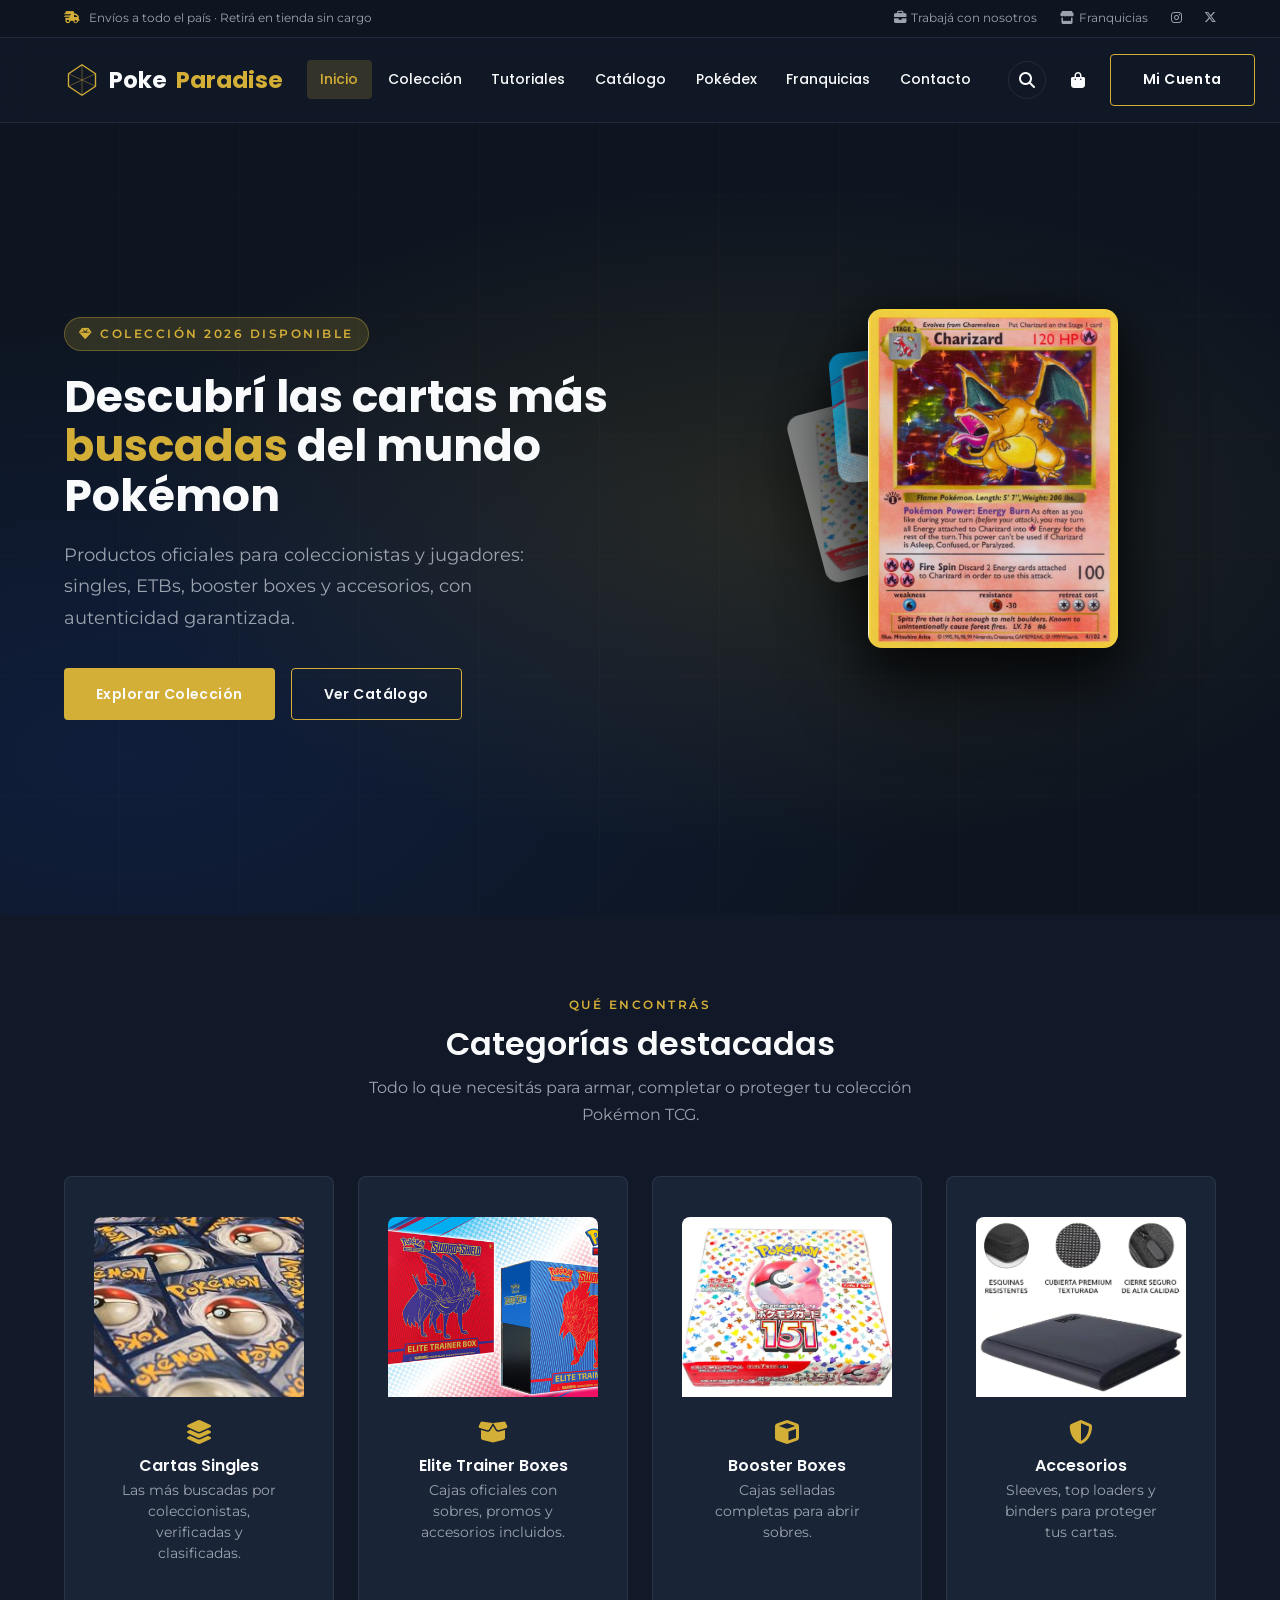
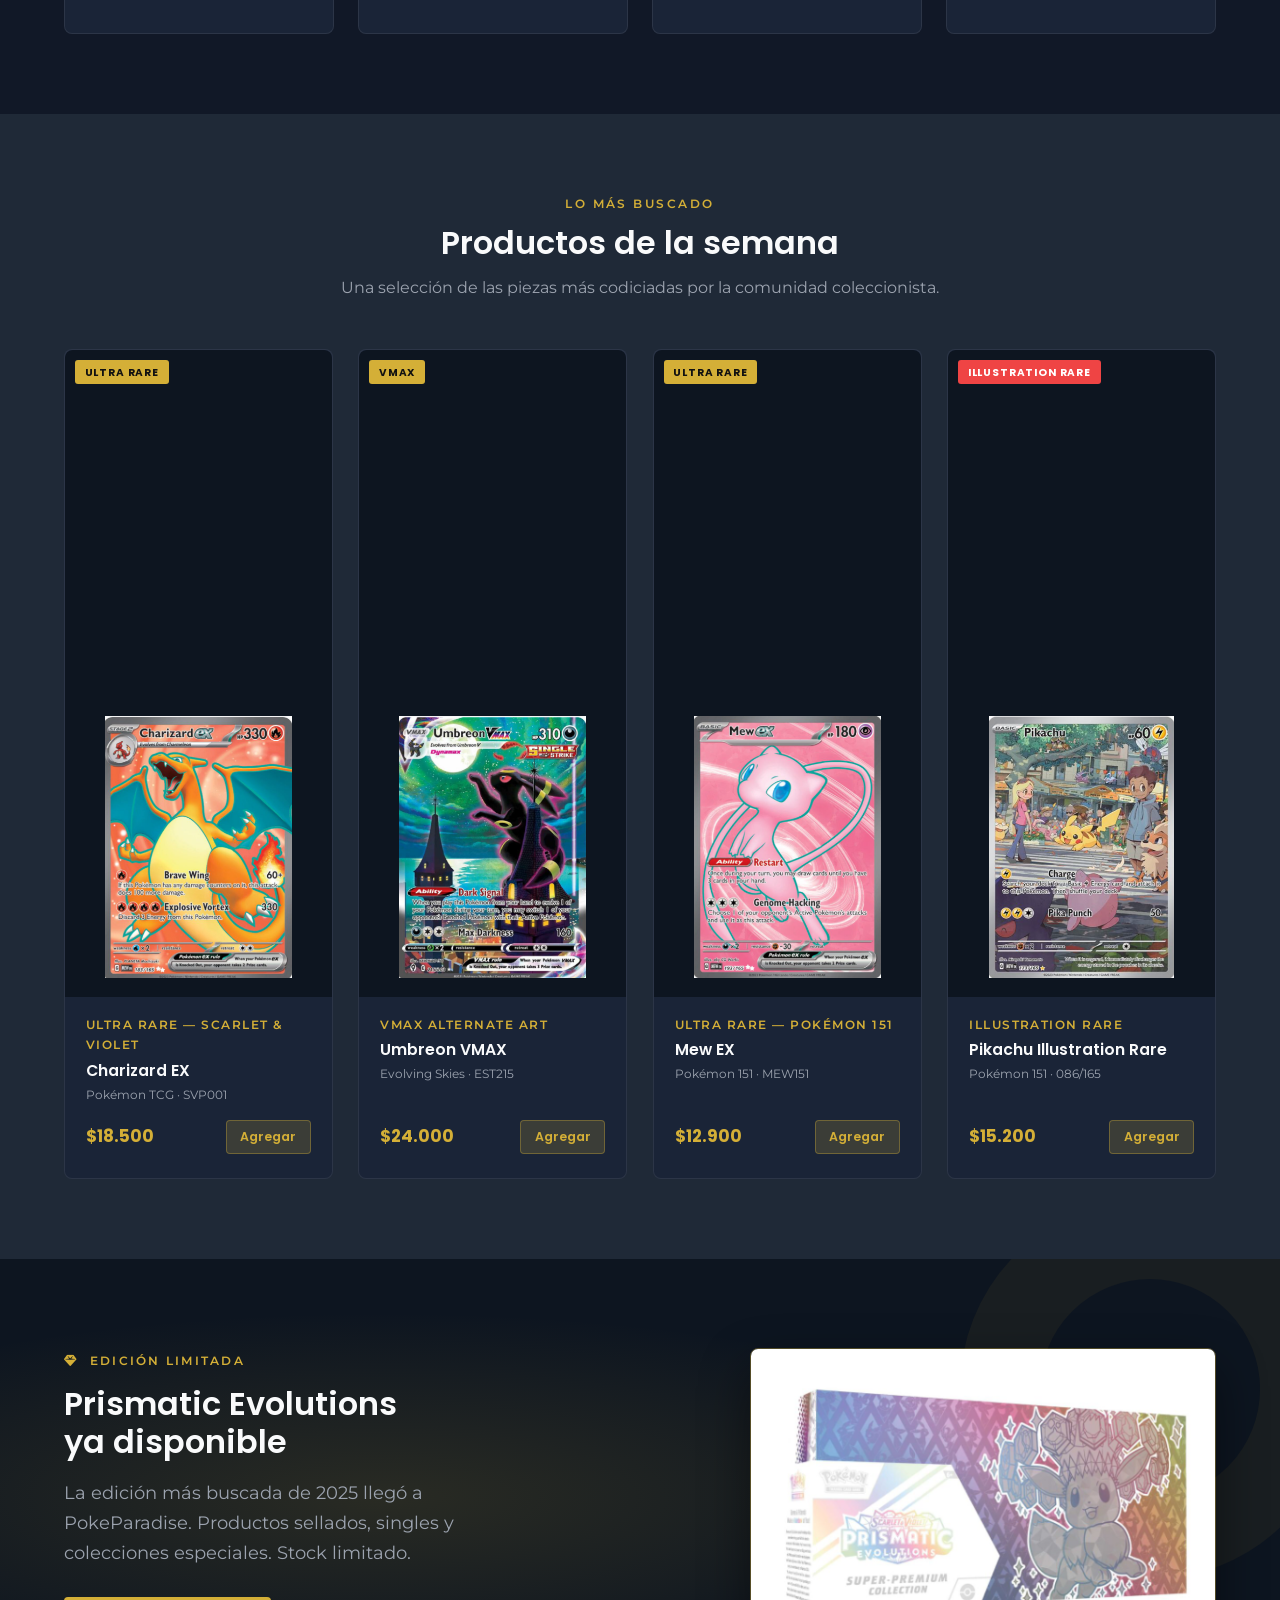
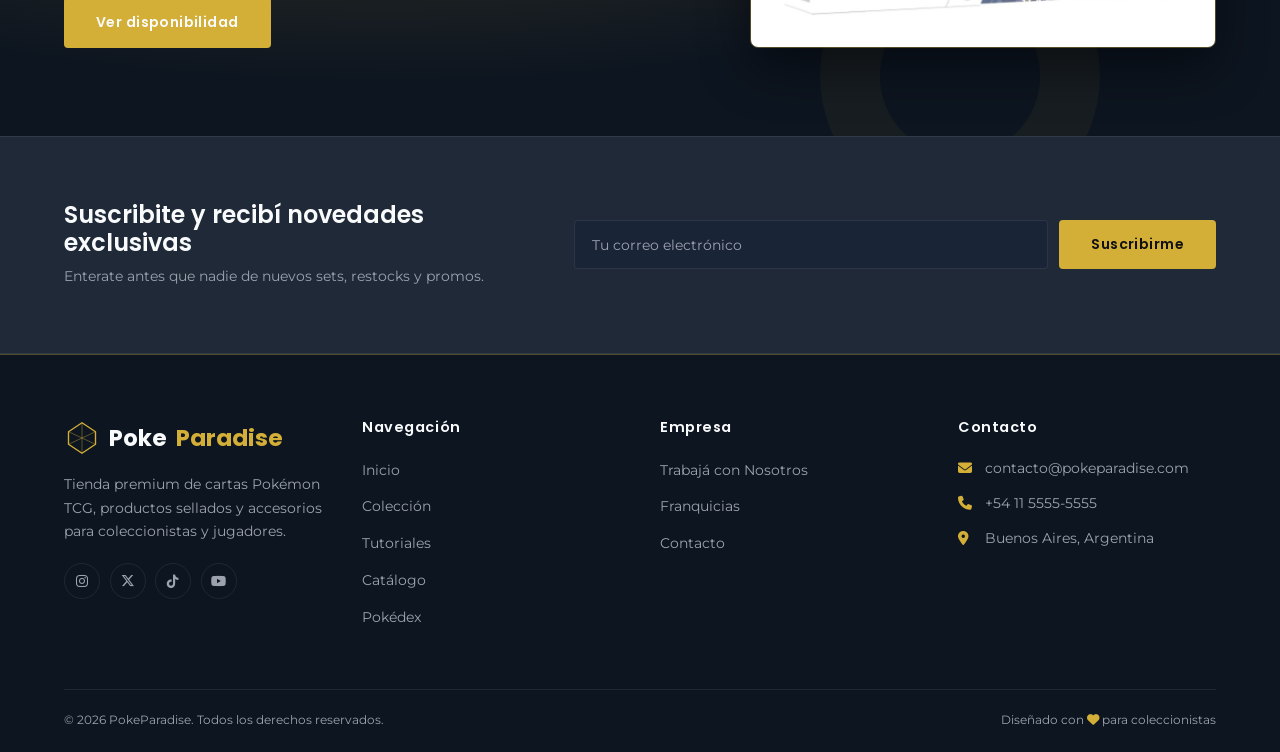
==== commit 96f44bf2: "Corregir los recursos del proyecto y las referencias de archivos: -Cambiar nombre del archivo de ent" ====
--- a/index.html
+++ b/index.html
@@ -289,7 +289,7 @@
         <div class="footer-col">
           <h4>Empresa</h4>
           <ul>
-            <li><a href="trabaja-en-tdc.html">Trabajá con Nosotros</a></li>
+            <li><a href="trabaja-en-pkp.html">Trabajá con Nosotros</a></li>
             <li><a href="franquicias.html">Franquicias</a></li>
             <li><a href="contacto.html">Contacto</a></li>
           </ul>
